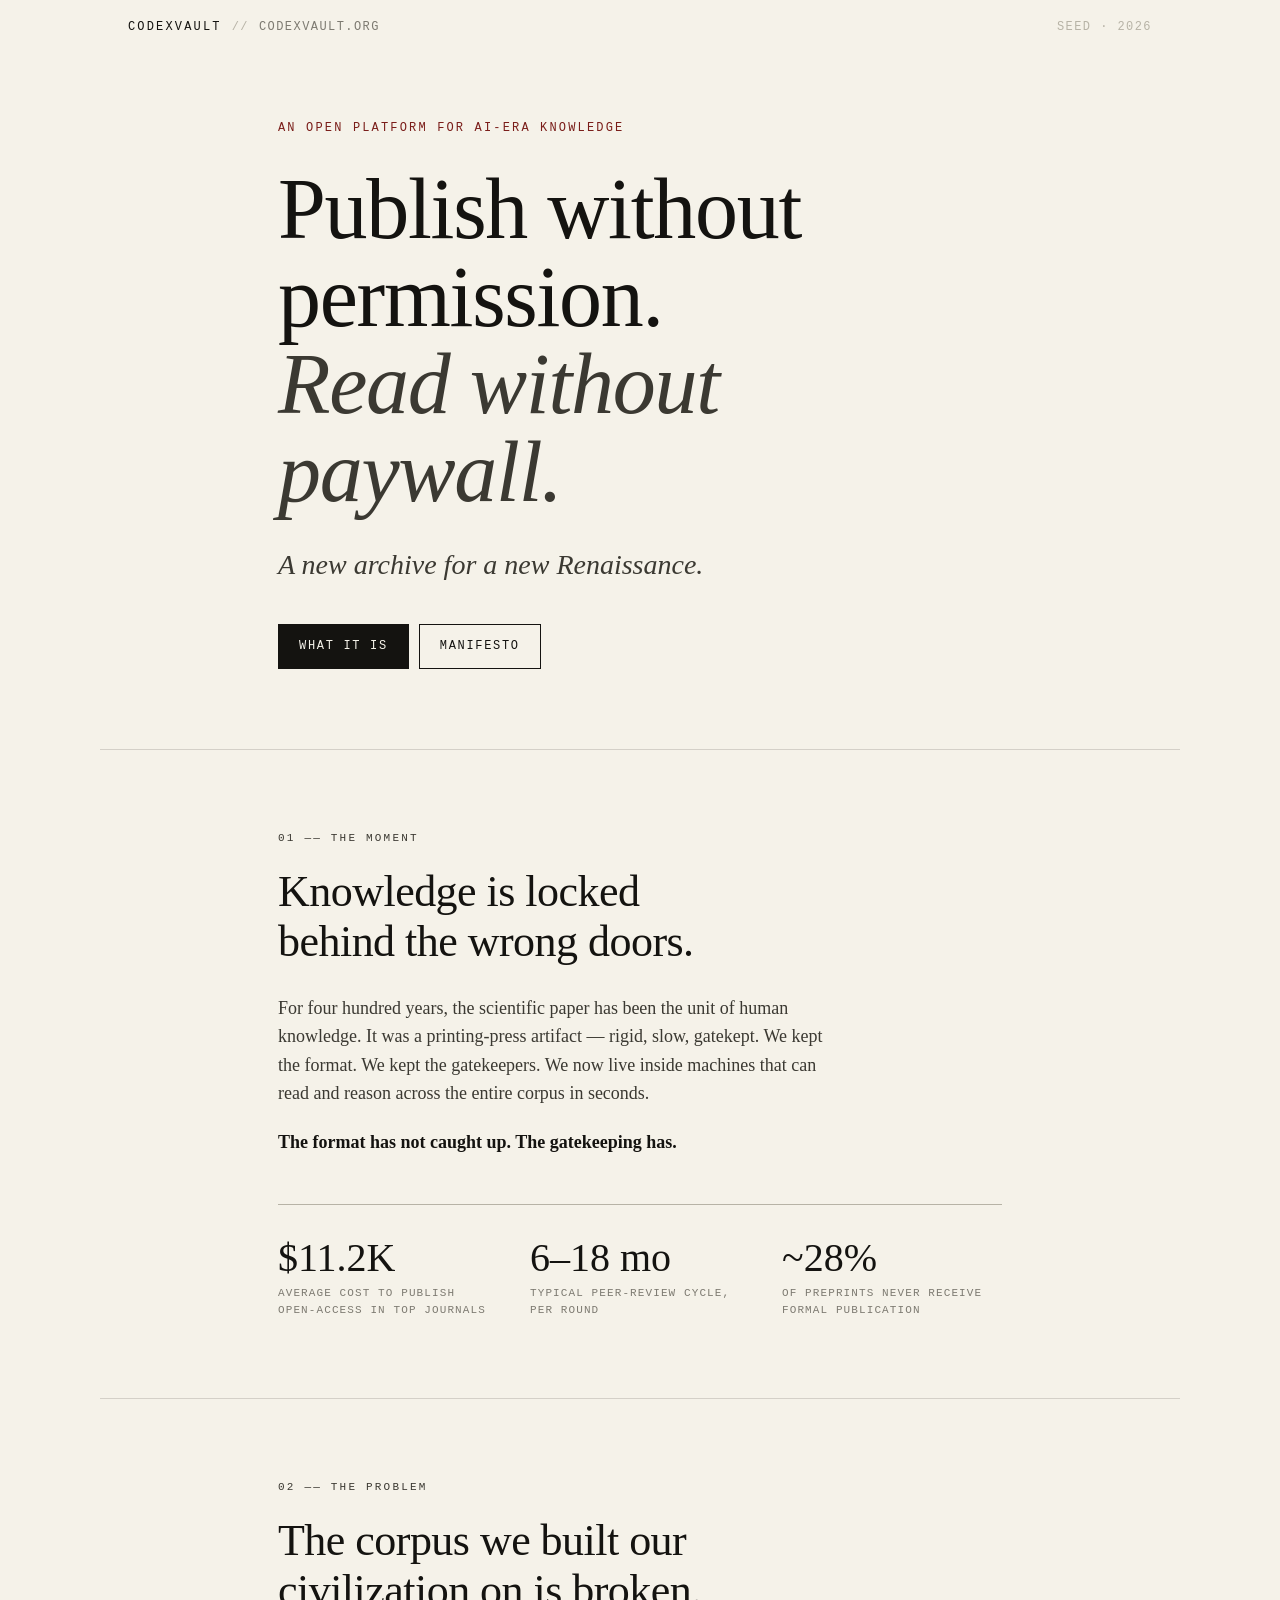
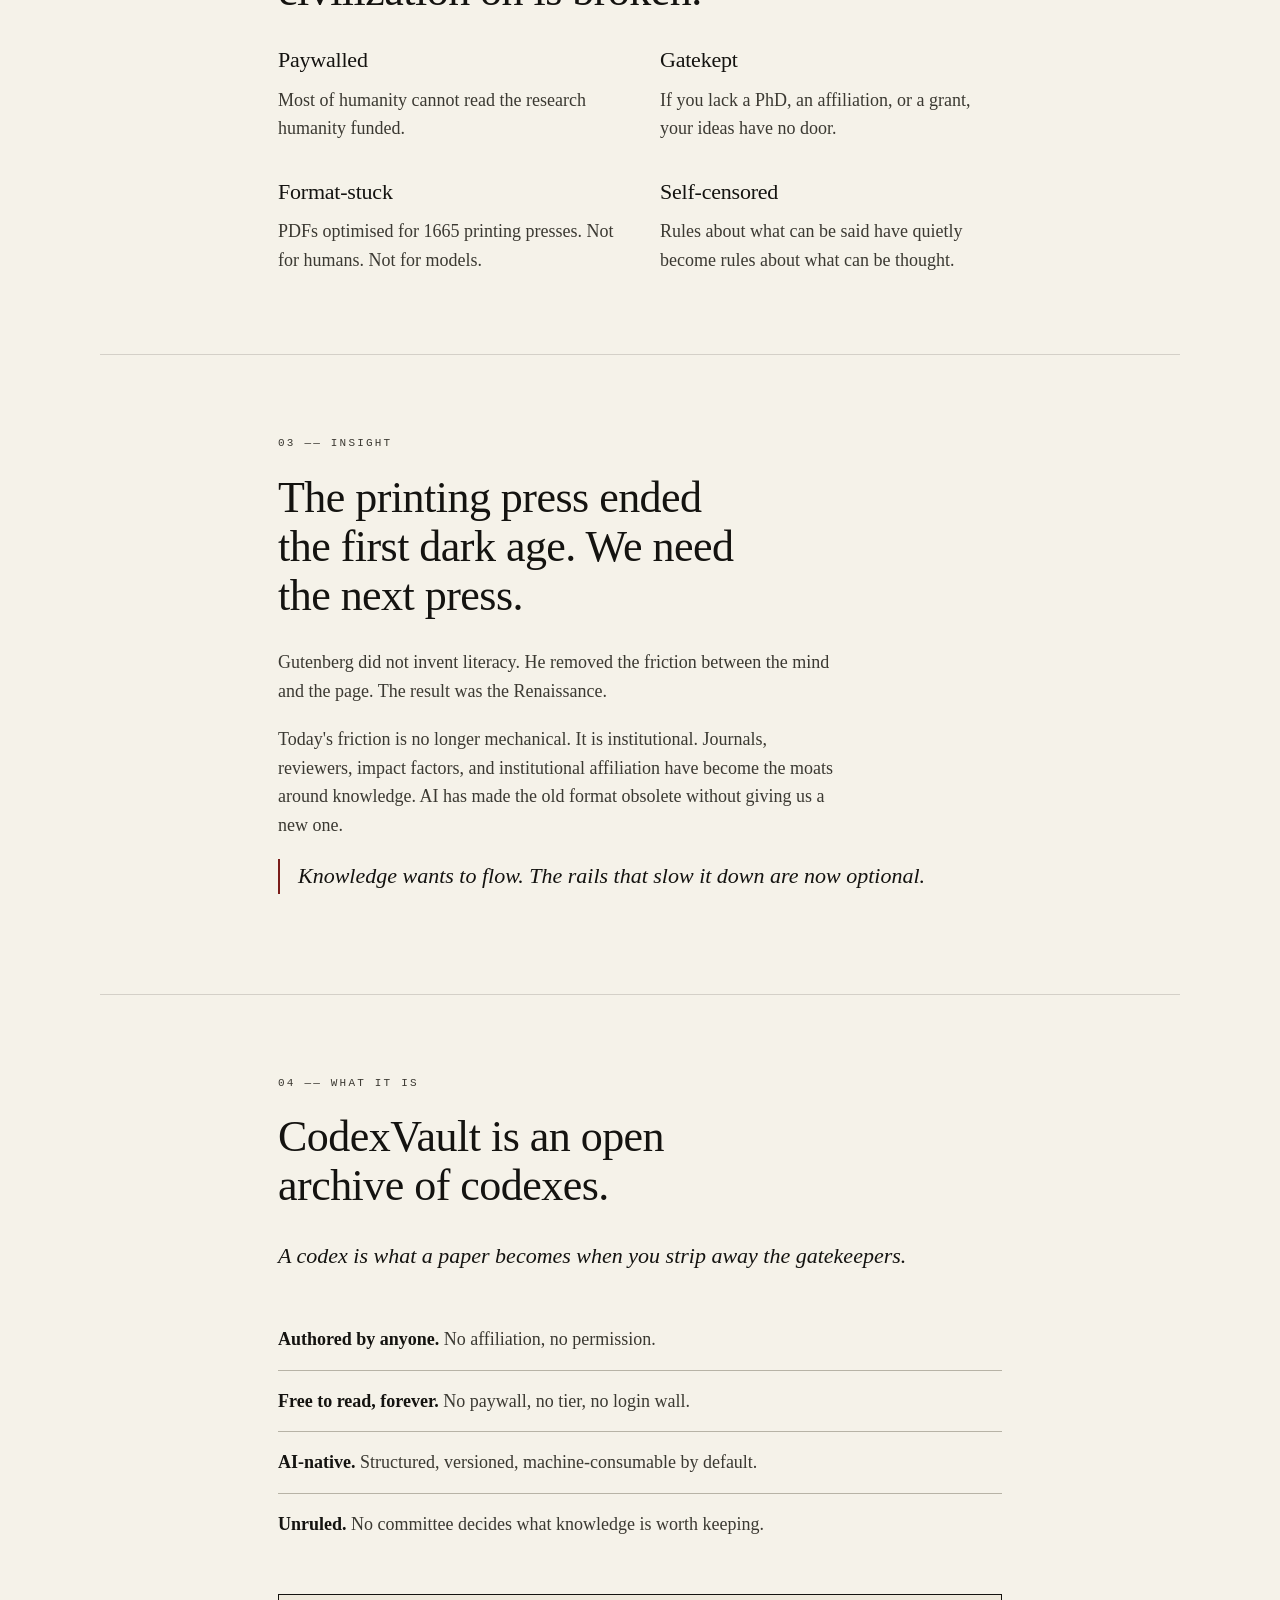
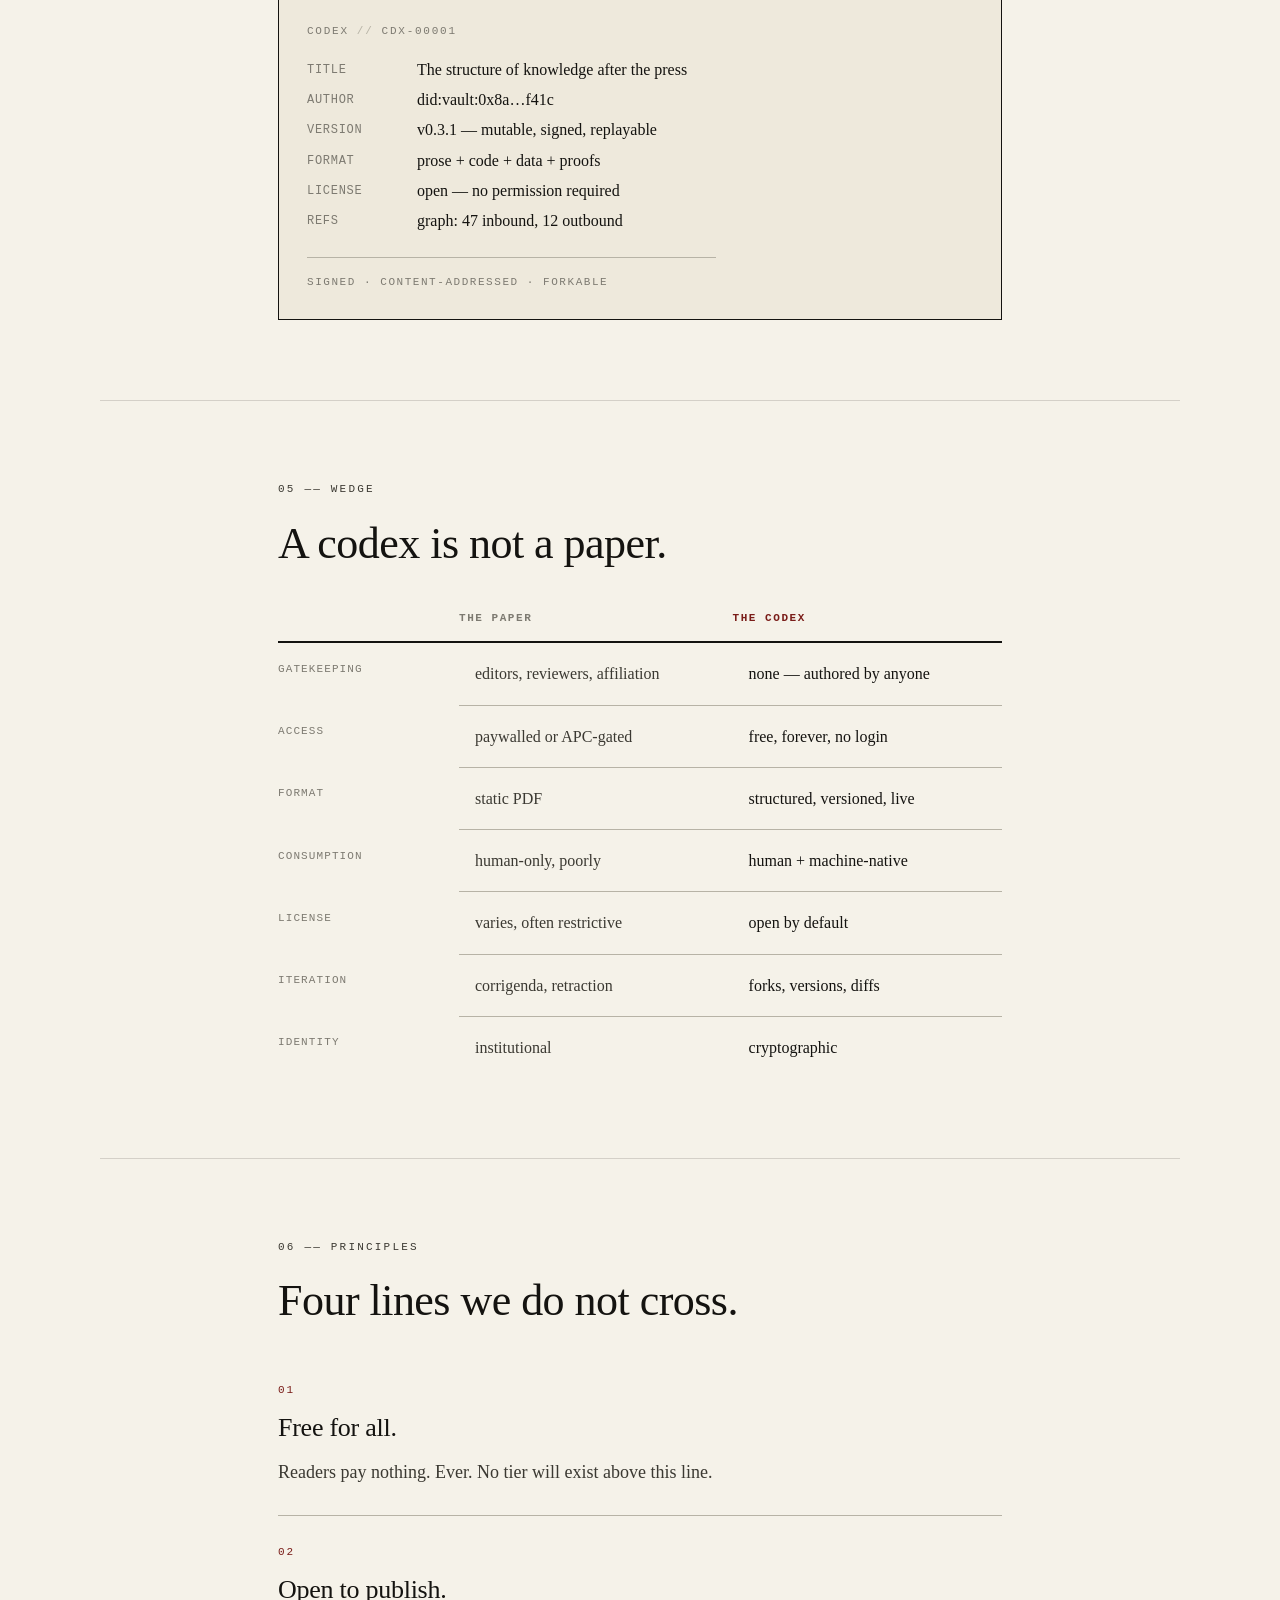
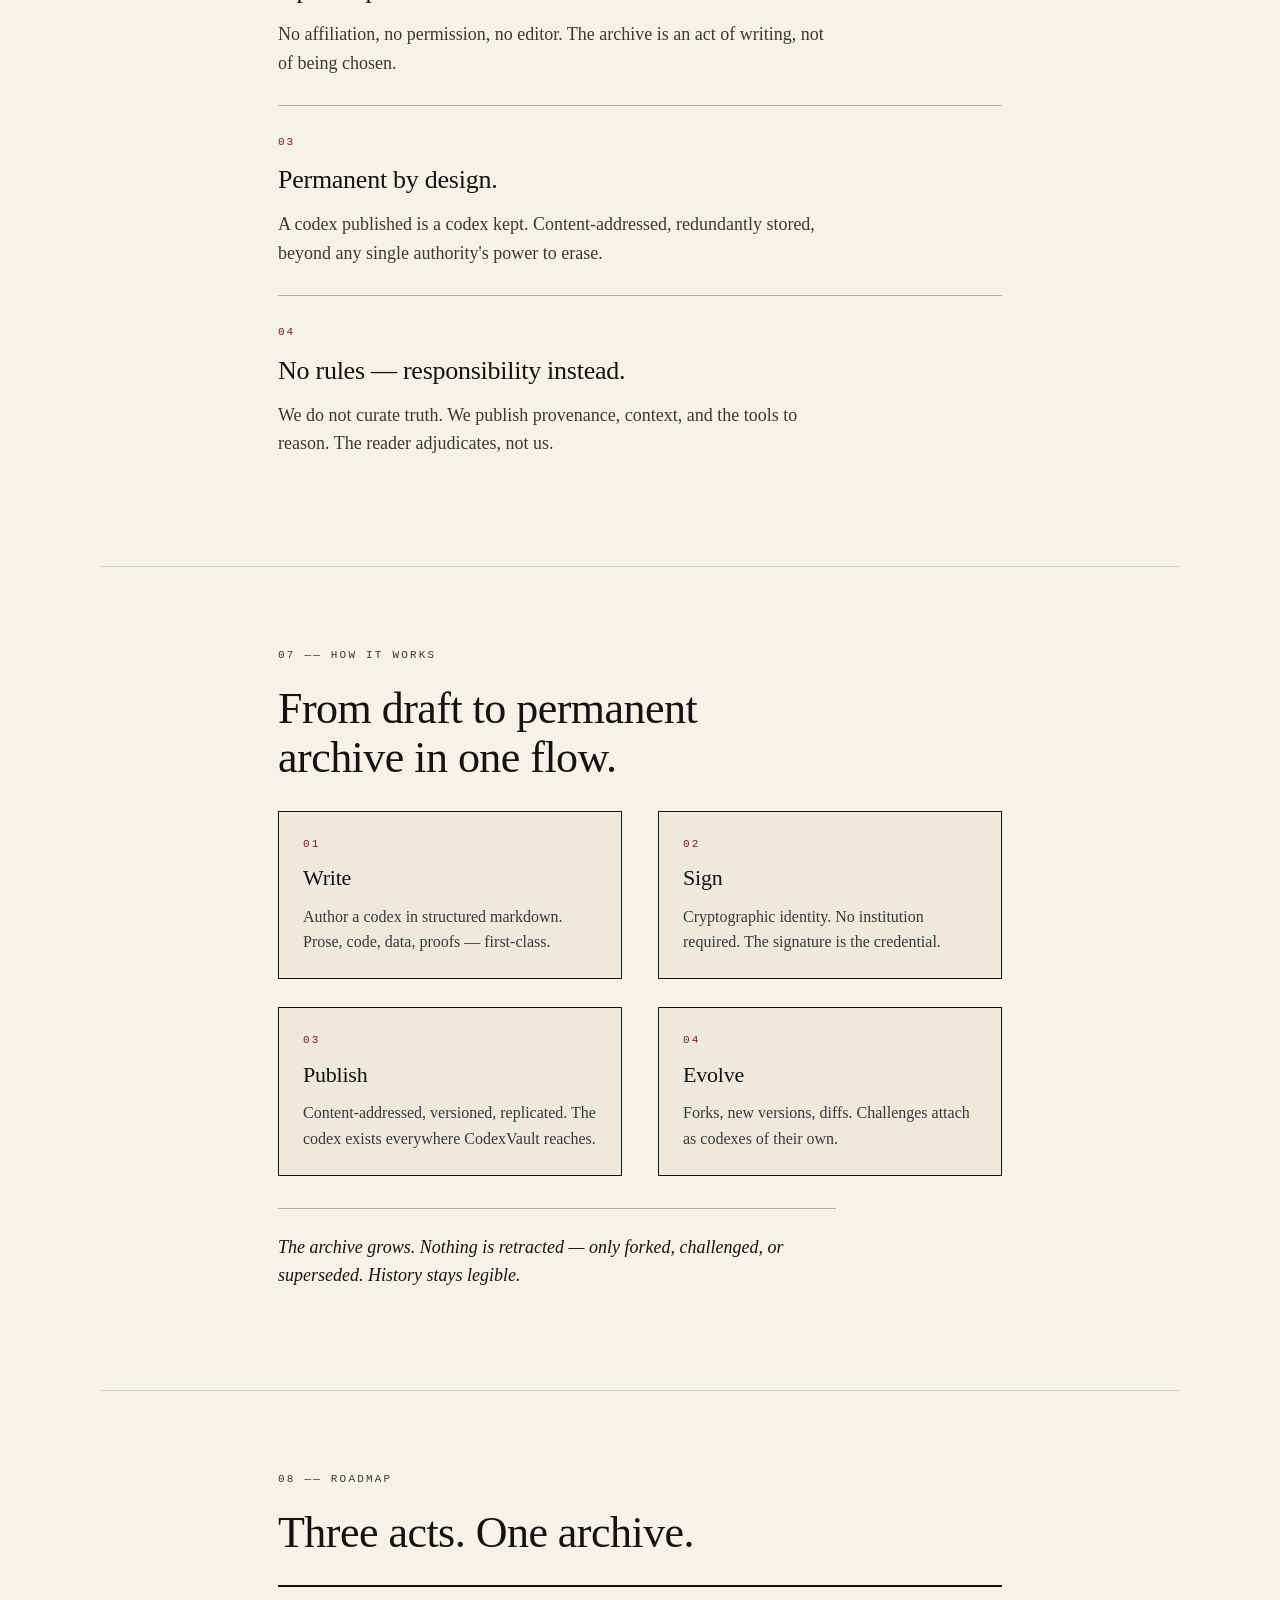
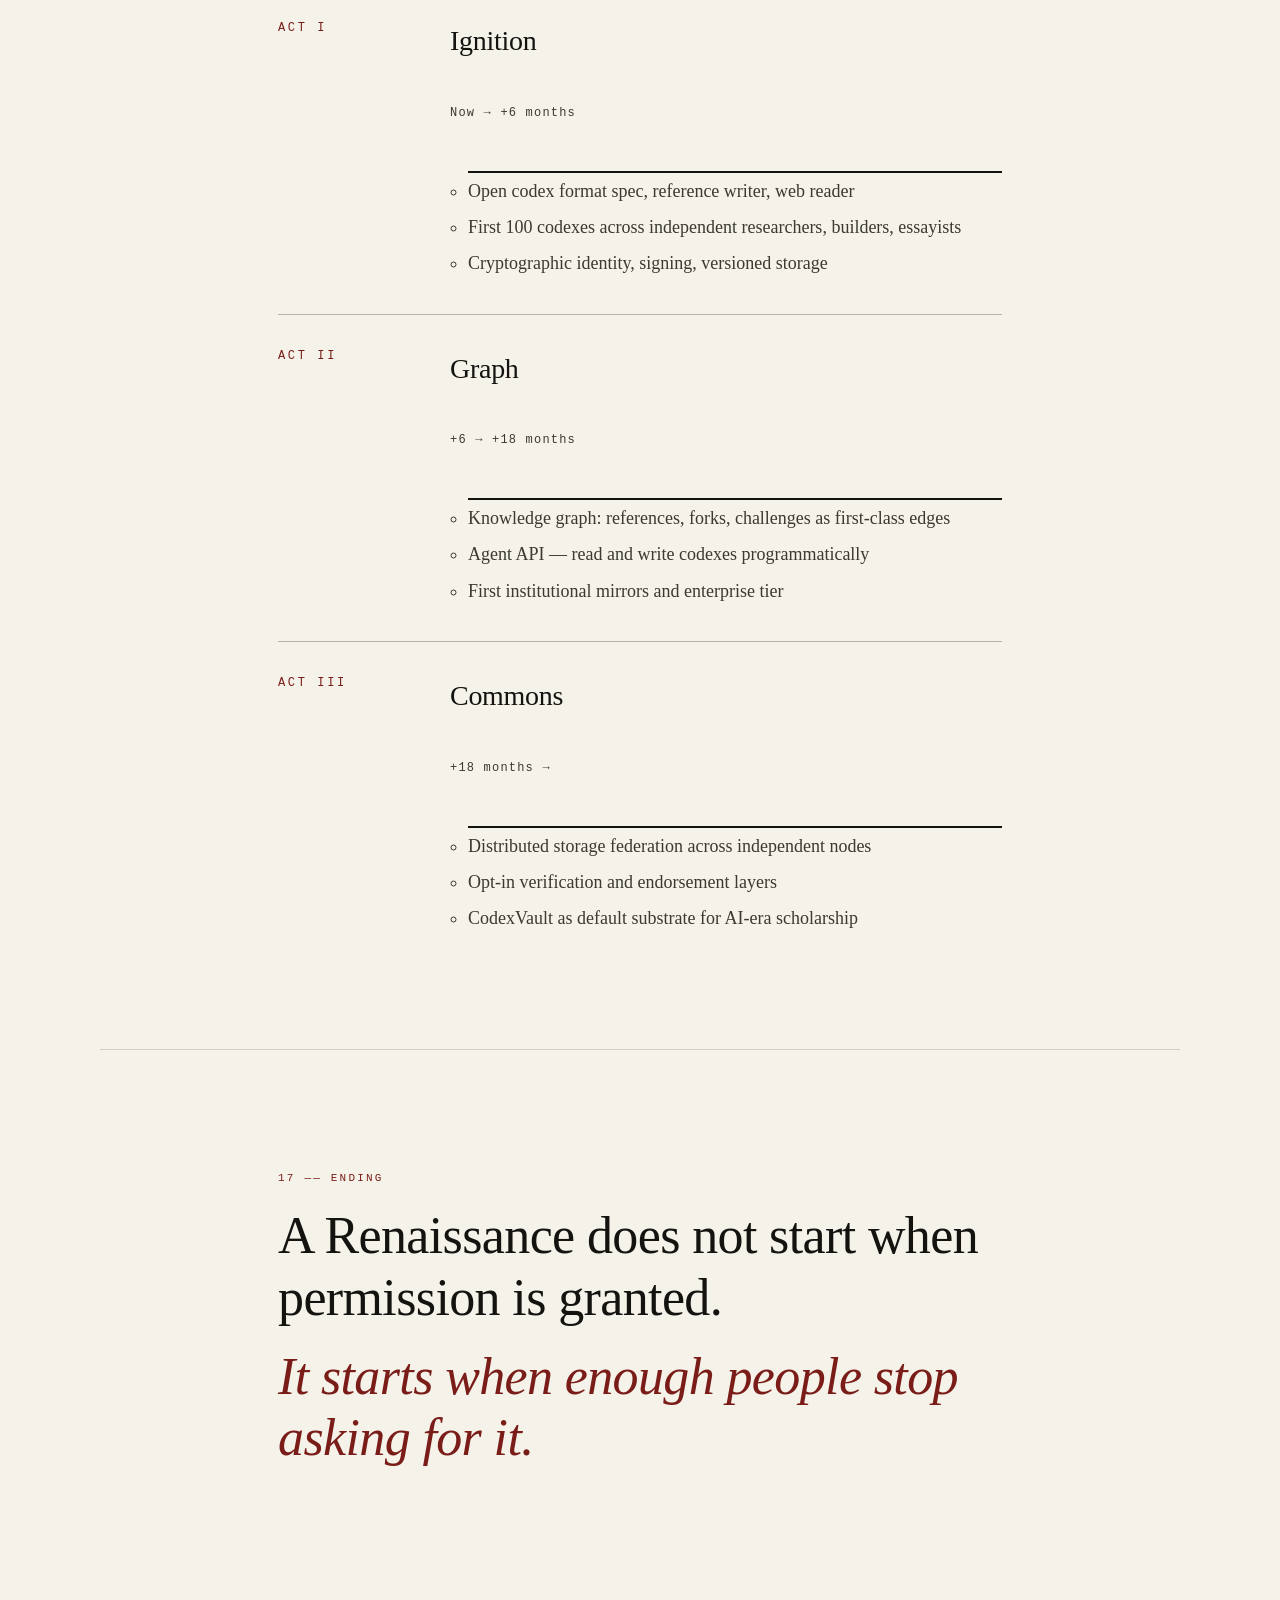
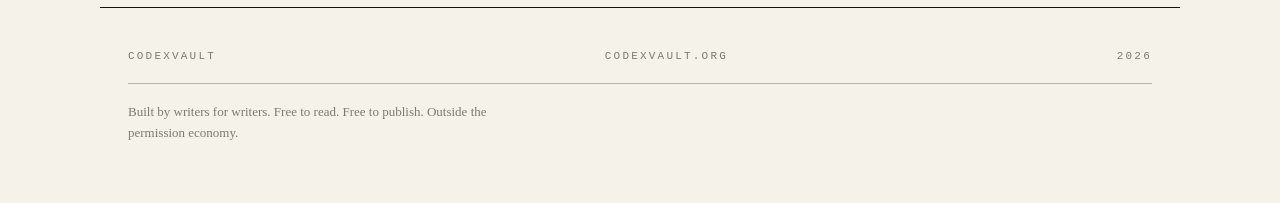
==== index.html @ 683902e2 "CodexVault landing page Seed-deck content turned into a long-form web page. Pure HTML + CSS, no buil" ====
<!doctype html>
<html lang="en">
<head>
<meta charset="utf-8">
<meta name="viewport" content="width=device-width,initial-scale=1">
<title>CodexVault — an open archive for the AI era</title>
<meta name="description" content="An open platform for AI-era knowledge. Publish without permission. Read without paywall. A new archive for a new Renaissance.">
<link rel="icon" href="data:image/svg+xml,%3Csvg xmlns='http://www.w3.org/2000/svg' viewBox='0 0 64 64'%3E%3Crect width='64' height='64' fill='%23f5f2e9'/%3E%3Ctext x='32' y='42' text-anchor='middle' font-family='Georgia' font-size='36' fill='%23131210'%3EC%3C/text%3E%3C/svg%3E">
<link rel="stylesheet" href="styles.css">
</head>
<body>

<header class="topbar">
  <span class="brand">CODEXVAULT</span>
  <span class="dot">//</span>
  <span class="url">codexvault.org</span>
  <span class="ship">SEED &middot; 2026</span>
</header>

<main>

<section class="hero">
  <p class="eyebrow">An open platform for AI-era knowledge</p>
  <h1>Publish without permission.<br><em>Read without paywall.</em></h1>
  <p class="lede">A new archive for a new Renaissance.</p>
  <div class="hero-cta">
    <a class="btn primary" href="#what">what it is</a>
    <a class="btn" href="#manifesto">manifesto</a>
  </div>
</section>

<hr class="rule">

<section id="moment" class="copy">
  <p class="section-id">01 &mdash;&mdash; The Moment</p>
  <h2>Knowledge is locked behind the wrong doors.</h2>
  <p>For four hundred years, the scientific paper has been the unit of human knowledge. It was a printing-press artifact &mdash; rigid, slow, gatekept. We kept the format. We kept the gatekeepers. We now live inside machines that can read and reason across the entire corpus in seconds.</p>
  <p><strong>The format has not caught up. The gatekeeping has.</strong></p>
  <dl class="stats">
    <div><dt>$11.2K</dt><dd>average cost to publish open-access in top journals</dd></div>
    <div><dt>6&ndash;18 mo</dt><dd>typical peer-review cycle, per round</dd></div>
    <div><dt>~28%</dt><dd>of preprints never receive formal publication</dd></div>
  </dl>
</section>

<hr class="rule">

<section id="problem" class="copy">
  <p class="section-id">02 &mdash;&mdash; The Problem</p>
  <h2>The corpus we built our civilization on is broken.</h2>
  <div class="quad">
    <article>
      <h3>Paywalled</h3>
      <p>Most of humanity cannot read the research humanity funded.</p>
    </article>
    <article>
      <h3>Gatekept</h3>
      <p>If you lack a PhD, an affiliation, or a grant, your ideas have no door.</p>
    </article>
    <article>
      <h3>Format-stuck</h3>
      <p>PDFs optimised for 1665 printing presses. Not for humans. Not for models.</p>
    </article>
    <article>
      <h3>Self-censored</h3>
      <p>Rules about what can be said have quietly become rules about what can be thought.</p>
    </article>
  </div>
</section>

<hr class="rule">

<section id="insight" class="copy">
  <p class="section-id">03 &mdash;&mdash; Insight</p>
  <h2>The printing press ended the first dark age. We need the next press.</h2>
  <p>Gutenberg did not invent literacy. He removed the friction between the mind and the page. The result was the Renaissance.</p>
  <p>Today's friction is no longer mechanical. It is institutional. Journals, reviewers, impact factors, and institutional affiliation have become the moats around knowledge. AI has made the old format obsolete without giving us a new one.</p>
  <p class="emph">Knowledge wants to flow. The rails that slow it down are now optional.</p>
</section>

<hr class="rule">

<section id="what" class="copy">
  <p class="section-id">04 &mdash;&mdash; What it is</p>
  <h2>CodexVault is an open archive of codexes.</h2>
  <p class="lede-2">A codex is what a paper becomes when you strip away the gatekeepers.</p>
  <ul class="bullets">
    <li><strong>Authored by anyone.</strong> No affiliation, no permission.</li>
    <li><strong>Free to read, forever.</strong> No paywall, no tier, no login wall.</li>
    <li><strong>AI-native.</strong> Structured, versioned, machine-consumable by default.</li>
    <li><strong>Unruled.</strong> No committee decides what knowledge is worth keeping.</li>
  </ul>

  <aside class="codex-card">
    <div class="codex-meta">
      <span>CODEX</span>
      <span class="kb">//</span>
      <span>CDX-00001</span>
    </div>
    <dl class="codex-fields">
      <dt>title</dt>       <dd>The structure of knowledge after the press</dd>
      <dt>author</dt>      <dd>did:vault:0x8a&hellip;f41c</dd>
      <dt>version</dt>     <dd>v0.3.1 &mdash; mutable, signed, replayable</dd>
      <dt>format</dt>      <dd>prose + code + data + proofs</dd>
      <dt>license</dt>     <dd>open &mdash; no permission required</dd>
      <dt>refs</dt>        <dd>graph: 47 inbound, 12 outbound</dd>
    </dl>
    <p class="codex-foot">signed &middot; content-addressed &middot; forkable</p>
  </aside>
</section>

<hr class="rule">

<section id="wedge" class="copy">
  <p class="section-id">05 &mdash;&mdash; Wedge</p>
  <h2>A codex is not a paper.</h2>
  <table class="compare">
    <thead>
      <tr><th></th><th>The Paper</th><th>The Codex</th></tr>
    </thead>
    <tbody>
      <tr><th>gatekeeping</th><td>editors, reviewers, affiliation</td><td>none &mdash; authored by anyone</td></tr>
      <tr><th>access</th><td>paywalled or APC-gated</td><td>free, forever, no login</td></tr>
      <tr><th>format</th><td>static PDF</td><td>structured, versioned, live</td></tr>
      <tr><th>consumption</th><td>human-only, poorly</td><td>human + machine-native</td></tr>
      <tr><th>license</th><td>varies, often restrictive</td><td>open by default</td></tr>
      <tr><th>iteration</th><td>corrigenda, retraction</td><td>forks, versions, diffs</td></tr>
      <tr><th>identity</th><td>institutional</td><td>cryptographic</td></tr>
    </tbody>
  </table>
</section>

<hr class="rule">

<section id="principles" class="copy">
  <p class="section-id">06 &mdash;&mdash; Principles</p>
  <h2>Four lines we do not cross.</h2>
  <ol class="principles">
    <li>
      <h3>Free for all.</h3>
      <p>Readers pay nothing. Ever. No tier will exist above this line.</p>
    </li>
    <li>
      <h3>Open to publish.</h3>
      <p>No affiliation, no permission, no editor. The archive is an act of writing, not of being chosen.</p>
    </li>
    <li>
      <h3>Permanent by design.</h3>
      <p>A codex published is a codex kept. Content-addressed, redundantly stored, beyond any single authority's power to erase.</p>
    </li>
    <li>
      <h3>No rules &mdash; responsibility instead.</h3>
      <p>We do not curate truth. We publish provenance, context, and the tools to reason. The reader adjudicates, not us.</p>
    </li>
  </ol>
</section>

<hr class="rule">

<section id="how" class="copy">
  <p class="section-id">07 &mdash;&mdash; How it works</p>
  <h2>From draft to permanent archive in one flow.</h2>
  <ol class="flow">
    <li>
      <span class="step">01</span>
      <h3>Write</h3>
      <p>Author a codex in structured markdown. Prose, code, data, proofs &mdash; first-class.</p>
    </li>
    <li>
      <span class="step">02</span>
      <h3>Sign</h3>
      <p>Cryptographic identity. No institution required. The signature is the credential.</p>
    </li>
    <li>
      <span class="step">03</span>
      <h3>Publish</h3>
      <p>Content-addressed, versioned, replicated. The codex exists everywhere CodexVault reaches.</p>
    </li>
    <li>
      <span class="step">04</span>
      <h3>Evolve</h3>
      <p>Forks, new versions, diffs. Challenges attach as codexes of their own.</p>
    </li>
  </ol>
  <p class="coda">The archive grows. Nothing is retracted &mdash; only forked, challenged, or superseded. History stays legible.</p>
</section>

<hr class="rule">

<section id="roadmap" class="copy">
  <p class="section-id">08 &mdash;&mdash; Roadmap</p>
  <h2>Three acts. One archive.</h2>
  <ol class="acts">
    <li>
      <span class="act-tag">ACT I</span>
      <h3>Ignition</h3>
      <p class="act-when">Now &rarr; +6 months</p>
      <ul>
        <li>Open codex format spec, reference writer, web reader</li>
        <li>First 100 codexes across independent researchers, builders, essayists</li>
        <li>Cryptographic identity, signing, versioned storage</li>
      </ul>
    </li>
    <li>
      <span class="act-tag">ACT II</span>
      <h3>Graph</h3>
      <p class="act-when">+6 &rarr; +18 months</p>
      <ul>
        <li>Knowledge graph: references, forks, challenges as first-class edges</li>
        <li>Agent API &mdash; read and write codexes programmatically</li>
        <li>First institutional mirrors and enterprise tier</li>
      </ul>
    </li>
    <li>
      <span class="act-tag">ACT III</span>
      <h3>Commons</h3>
      <p class="act-when">+18 months &rarr;</p>
      <ul>
        <li>Distributed storage federation across independent nodes</li>
        <li>Opt-in verification and endorsement layers</li>
        <li>CodexVault as default substrate for AI-era scholarship</li>
      </ul>
    </li>
  </ol>
</section>

<hr class="rule">

<section id="manifesto" class="manifesto">
  <p class="section-id">17 &mdash;&mdash; Ending</p>
  <blockquote>
    <p>A Renaissance does not start when permission is granted.</p>
    <p><em>It starts when enough people stop asking for it.</em></p>
  </blockquote>
</section>

</main>

<footer class="foot">
  <div class="foot-row">
    <span>CODEXVAULT</span>
    <span>codexvault.org</span>
    <span>2026</span>
  </div>
  <p class="foot-fine">Built by writers for writers. Free to read. Free to publish. Outside the permission economy.</p>
</footer>

</body>
</html>
---- styles.css ----
:root {
  --paper: #f5f2e9;
  --paper-2: #eee9dc;
  --ink: #141310;
  --ink-soft: #3b3932;
  --ink-mute: #7d7a71;
  --ink-faint: #b7b3a6;
  --rule: #141310;
  --accent: #7a1d19;
  --serif: "Iowan Old Style", "Hoefler Text", "Apple Garamond", "EB Garamond", Georgia, "Times New Roman", serif;
  --sans: -apple-system, BlinkMacSystemFont, "Inter", "Segoe UI", system-ui, sans-serif;
  --mono: ui-monospace, "SF Mono", "JetBrains Mono", Menlo, Consolas, monospace;
  --max: 780px;
  --wide: 1080px;
}

* { box-sizing: border-box; }
html { -webkit-text-size-adjust: 100%; }
html, body { margin: 0; padding: 0; background: var(--paper); color: var(--ink); }
body {
  font-family: var(--serif);
  font-size: 18px;
  line-height: 1.58;
  -webkit-font-smoothing: antialiased;
  -moz-osx-font-smoothing: grayscale;
  font-feature-settings: "liga" 1, "kern" 1;
}
img { display: block; max-width: 100%; height: auto; }
a { color: var(--ink); text-decoration: none; border-bottom: 1px solid var(--ink-faint); transition: border-color .15s; }
a:hover { border-color: var(--accent); color: var(--accent); }

/* Topbar */
.topbar {
  display: flex; align-items: center; gap: 10px;
  max-width: var(--wide); margin: 0 auto; padding: 18px 28px;
  font-family: var(--mono); font-size: 12px; letter-spacing: 0.12em; text-transform: uppercase;
  color: var(--ink-mute);
}
.topbar .brand { color: var(--ink); letter-spacing: 0.18em; }
.topbar .dot { color: var(--ink-faint); }
.topbar .ship { margin-left: auto; color: var(--ink-faint); }

/* Hero */
.hero {
  max-width: var(--max); margin: 64px auto 80px; padding: 0 28px;
  text-align: left;
}
.eyebrow {
  font-family: var(--mono); font-size: 12px; letter-spacing: 0.18em; text-transform: uppercase;
  color: var(--accent); margin: 0 0 28px;
}
.hero h1 {
  font-family: var(--serif);
  font-size: clamp(44px, 7vw, 86px);
  line-height: 1.02;
  margin: 0 0 28px;
  letter-spacing: -0.015em;
  font-weight: 500;
}
.hero h1 em { font-style: italic; color: var(--ink-soft); }
.lede {
  font-size: clamp(22px, 2.4vw, 28px);
  line-height: 1.4;
  color: var(--ink-soft);
  margin: 0 0 40px;
  font-style: italic;
}
.hero-cta { display: flex; gap: 10px; flex-wrap: wrap; }
.btn {
  font-family: var(--mono); font-size: 12px; letter-spacing: 0.14em; text-transform: uppercase;
  padding: 12px 20px;
  border: 1px solid var(--ink); color: var(--ink);
  background: transparent;
  border-radius: 0;
}
.btn:hover { background: var(--ink); color: var(--paper); border-color: var(--ink); }
.btn.primary { background: var(--ink); color: var(--paper); }
.btn.primary:hover { background: var(--accent); border-color: var(--accent); }

/* Rules */
hr.rule {
  border: 0; border-top: 1px solid var(--rule);
  max-width: var(--wide); margin: 0 auto;
  opacity: 0.15;
}

/* Copy sections */
.copy {
  max-width: var(--max);
  margin: 0 auto;
  padding: 80px 28px;
}
.section-id {
  font-family: var(--mono); font-size: 11px; letter-spacing: 0.2em; text-transform: uppercase;
  color: var(--accent); margin: 0 0 18px;
}
.copy h2 {
  font-family: var(--serif);
  font-size: clamp(30px, 4.2vw, 44px);
  line-height: 1.12;
  letter-spacing: -0.012em;
  font-weight: 500;
  margin: 0 0 28px;
  max-width: 22ch;
}
.copy p {
  margin: 0 0 20px;
  color: var(--ink-soft);
  max-width: 62ch;
}
.copy p strong { color: var(--ink); font-weight: 600; }
.copy p.emph {
  font-size: 22px; color: var(--ink); font-style: italic;
  border-left: 2px solid var(--accent); padding-left: 18px;
  margin-top: 10px;
}
.lede-2 {
  font-size: 22px; font-style: italic; color: var(--ink) !important;
  margin-bottom: 36px !important;
}

/* Stats */
.stats {
  display: grid; grid-template-columns: repeat(3, 1fr); gap: 32px;
  margin: 48px 0 0; padding-top: 32px;
  border-top: 1px solid var(--ink-faint);
}
.stats div { display: block; margin: 0; }
.stats dt {
  font-family: var(--serif); font-size: 40px; line-height: 1.05;
  color: var(--ink); font-weight: 500; margin: 0 0 6px;
}
.stats dd {
  margin: 0; font-family: var(--mono); font-size: 11px;
  letter-spacing: 0.1em; text-transform: uppercase; color: var(--ink-mute);
  line-height: 1.5;
}

/* Quad */
.quad {
  display: grid; grid-template-columns: repeat(2, 1fr); gap: 32px 40px;
  margin-top: 20px;
}
.quad article { margin: 0; }
.quad h3 {
  font-family: var(--serif); font-size: 22px; font-weight: 500;
  margin: 0 0 8px; color: var(--ink);
  letter-spacing: -0.01em;
}
.quad p { margin: 0; }

/* Bullets */
.bullets { list-style: none; padding: 0; margin: 0 0 40px; }
.bullets li {
  padding: 16px 0; border-bottom: 1px solid var(--ink-faint);
  color: var(--ink-soft);
}
.bullets li:last-child { border-bottom: 0; }
.bullets li strong { color: var(--ink); font-weight: 600; }

/* Codex card */
.codex-card {
  margin: 24px 0 0;
  padding: 28px;
  background: var(--paper-2);
  border: 1px solid var(--ink);
  position: relative;
}
.codex-meta {
  display: flex; gap: 8px; align-items: center;
  font-family: var(--mono); font-size: 11px; letter-spacing: 0.16em; text-transform: uppercase;
  color: var(--ink-mute); margin-bottom: 18px;
}
.codex-meta .kb { color: var(--ink-faint); }
.codex-fields {
  display: grid; grid-template-columns: 90px 1fr; gap: 8px 20px;
  margin: 0;
}
.codex-fields dt {
  font-family: var(--mono); font-size: 12px; color: var(--ink-mute);
  letter-spacing: 0.06em; text-transform: uppercase; padding-top: 2px;
}
.codex-fields dd {
  margin: 0; font-family: var(--serif); color: var(--ink);
  font-size: 16px; line-height: 1.4;
}
.codex-foot {
  margin: 24px 0 0 !important;
  padding-top: 16px;
  border-top: 1px solid var(--ink-faint);
  font-family: var(--mono) !important; font-size: 11px !important;
  letter-spacing: 0.14em; text-transform: uppercase;
  color: var(--ink-mute) !important;
}

/* Comparison table */
.compare {
  width: 100%; border-collapse: collapse;
  margin-top: 16px; font-size: 16px;
}
.compare thead th {
  font-family: var(--mono); font-size: 11px; letter-spacing: 0.14em;
  text-transform: uppercase; color: var(--ink-mute);
  text-align: left; padding: 14px 16px 14px 0;
  border-bottom: 2px solid var(--ink);
}
.compare thead th:nth-child(3) { color: var(--accent); }
.compare tbody th {
  font-family: var(--mono); font-size: 11px; font-weight: 400;
  letter-spacing: 0.1em; text-transform: uppercase; color: var(--ink-mute);
  text-align: left; padding: 18px 16px 18px 0; width: 25%;
  vertical-align: top;
}
.compare tbody td {
  padding: 18px 16px; vertical-align: top;
  color: var(--ink-soft); font-family: var(--serif);
  border-top: 1px solid var(--ink-faint);
}
.compare tbody td:nth-child(3) { color: var(--ink); }

/* Principles */
.principles { counter-reset: p; list-style: none; padding: 0; margin: 0; }
.principles li {
  counter-increment: p;
  padding: 28px 0;
  border-bottom: 1px solid var(--ink-faint);
}
.principles li:last-child { border-bottom: 0; }
.principles li::before {
  content: counter(p, decimal-leading-zero);
  font-family: var(--mono); font-size: 11px; letter-spacing: 0.18em;
  color: var(--accent); display: block; margin-bottom: 8px;
}
.principles h3 {
  font-family: var(--serif); font-size: 26px; font-weight: 500;
  margin: 0 0 10px; letter-spacing: -0.01em; color: var(--ink);
}
.principles p { margin: 0; max-width: 62ch; }

/* Flow */
.flow {
  list-style: none; padding: 0; margin: 24px 0 0;
  display: grid; grid-template-columns: repeat(2, 1fr); gap: 28px 36px;
}
.flow li { margin: 0; padding: 24px; border: 1px solid var(--ink); background: var(--paper-2); }
.flow .step {
  font-family: var(--mono); font-size: 11px; letter-spacing: 0.2em;
  color: var(--accent); display: block; margin-bottom: 8px;
}
.flow h3 {
  font-family: var(--serif); font-size: 22px; font-weight: 500;
  margin: 0 0 8px; letter-spacing: -0.01em;
}
.flow p { margin: 0; font-size: 16px; }
.coda {
  margin-top: 32px !important; padding-top: 24px;
  border-top: 1px solid var(--ink-faint);
  font-style: italic; color: var(--ink) !important;
}

/* Acts */
.acts { list-style: none; padding: 0; margin: 24px 0 0; }
.acts li {
  padding: 32px 0; border-top: 1px solid var(--ink-faint);
  display: grid; grid-template-columns: 140px 1fr; gap: 32px;
  align-items: start;
}
.acts li:first-child { border-top: 2px solid var(--ink); }
.act-tag {
  font-family: var(--mono); font-size: 12px; letter-spacing: 0.22em;
  color: var(--accent);
  display: block;
}
.acts h3 {
  font-family: var(--serif); font-size: 28px; font-weight: 500;
  margin: 0 0 8px; letter-spacing: -0.01em;
  grid-column: 2;
}
.act-when {
  font-family: var(--mono); font-size: 12px; letter-spacing: 0.1em;
  color: var(--ink-mute); margin: 0 0 16px !important;
  grid-column: 2;
}
.acts ul {
  margin: 0; padding-left: 18px; grid-column: 2;
  color: var(--ink-soft);
}
.acts ul li {
  display: list-item; padding: 4px 0; border: 0; grid-column: auto;
}

/* Manifesto */
.manifesto {
  max-width: var(--max); margin: 0 auto; padding: 120px 28px;
  text-align: left;
}
.manifesto blockquote {
  margin: 0; padding: 0; border: 0;
  font-family: var(--serif);
  font-size: clamp(32px, 5vw, 52px);
  line-height: 1.18;
  letter-spacing: -0.012em;
  font-weight: 500;
  color: var(--ink);
}
.manifesto blockquote p { margin: 0 0 18px; max-width: none; color: var(--ink); }
.manifesto blockquote em { color: var(--accent); font-style: italic; }

/* Footer */
.foot {
  border-top: 1px solid var(--rule);
  max-width: var(--wide);
  margin: 0 auto;
  padding: 40px 28px 60px;
}
.foot-row {
  display: flex; justify-content: space-between; gap: 20px; flex-wrap: wrap;
  font-family: var(--mono); font-size: 11px; letter-spacing: 0.2em; text-transform: uppercase;
  color: var(--ink-mute);
  border-bottom: 1px solid var(--ink-faint);
  padding-bottom: 18px;
}
.foot-fine {
  margin: 18px 0 0; font-size: 13px; color: var(--ink-mute);
  max-width: 62ch;
}

/* Selection */
::selection { background: var(--accent); color: var(--paper); }

/* Responsive */
@media (max-width: 720px) {
  body { font-size: 17px; }
  .topbar { font-size: 10px; padding: 14px 20px; gap: 6px; }
  .topbar .url { display: none; }
  .hero { margin: 32px auto 48px; }
  .copy { padding: 52px 20px; }
  .stats { grid-template-columns: 1fr; gap: 24px; }
  .quad { grid-template-columns: 1fr; gap: 24px; }
  .flow { grid-template-columns: 1fr; gap: 16px; }
  .acts li { grid-template-columns: 1fr; gap: 8px; }
  .acts h3, .act-when, .acts ul { grid-column: 1; }
  .manifesto { padding: 64px 20px; }
  .compare { font-size: 15px; }
  .compare tbody th, .compare tbody td { padding: 12px 8px 12px 0; }
}

/* Print */
@media print {
  body { background: #fff; color: #000; }
  .topbar, .hero-cta, .foot { display: none; }
  a { color: #000; }
}
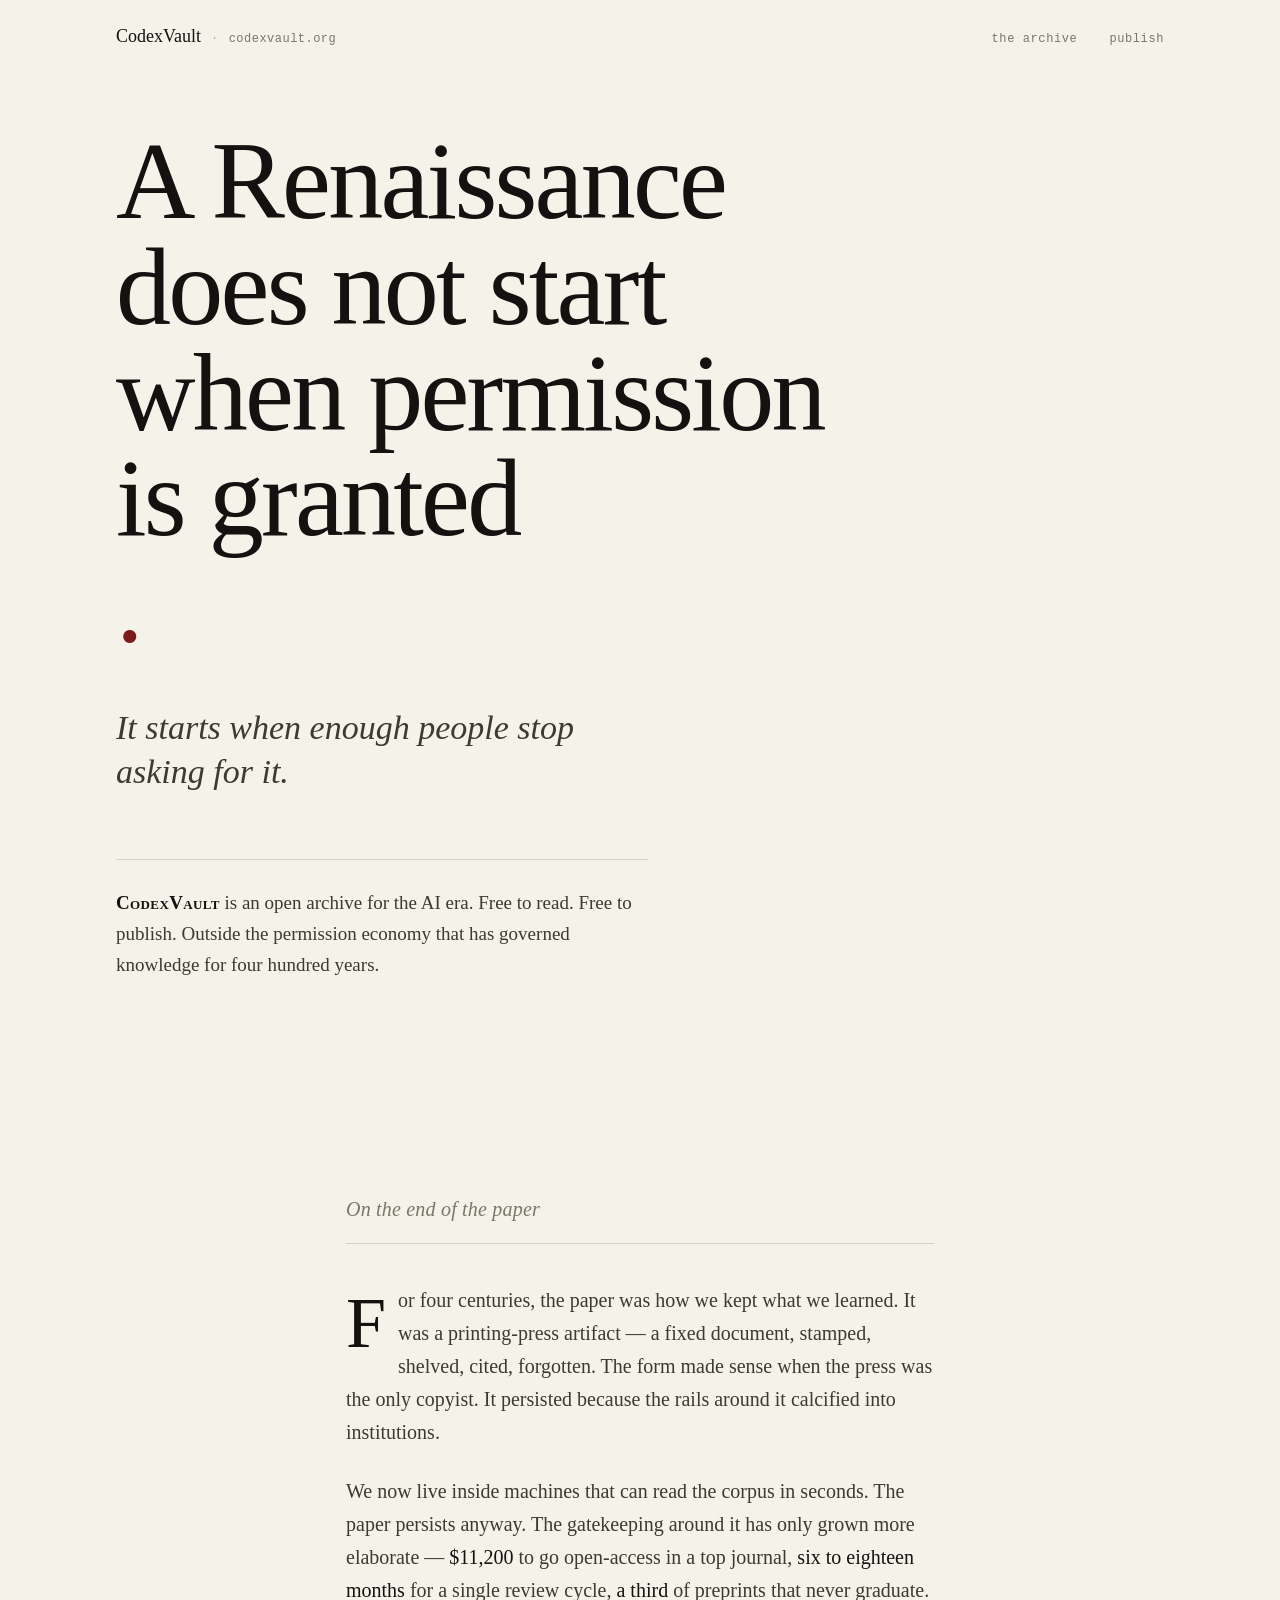
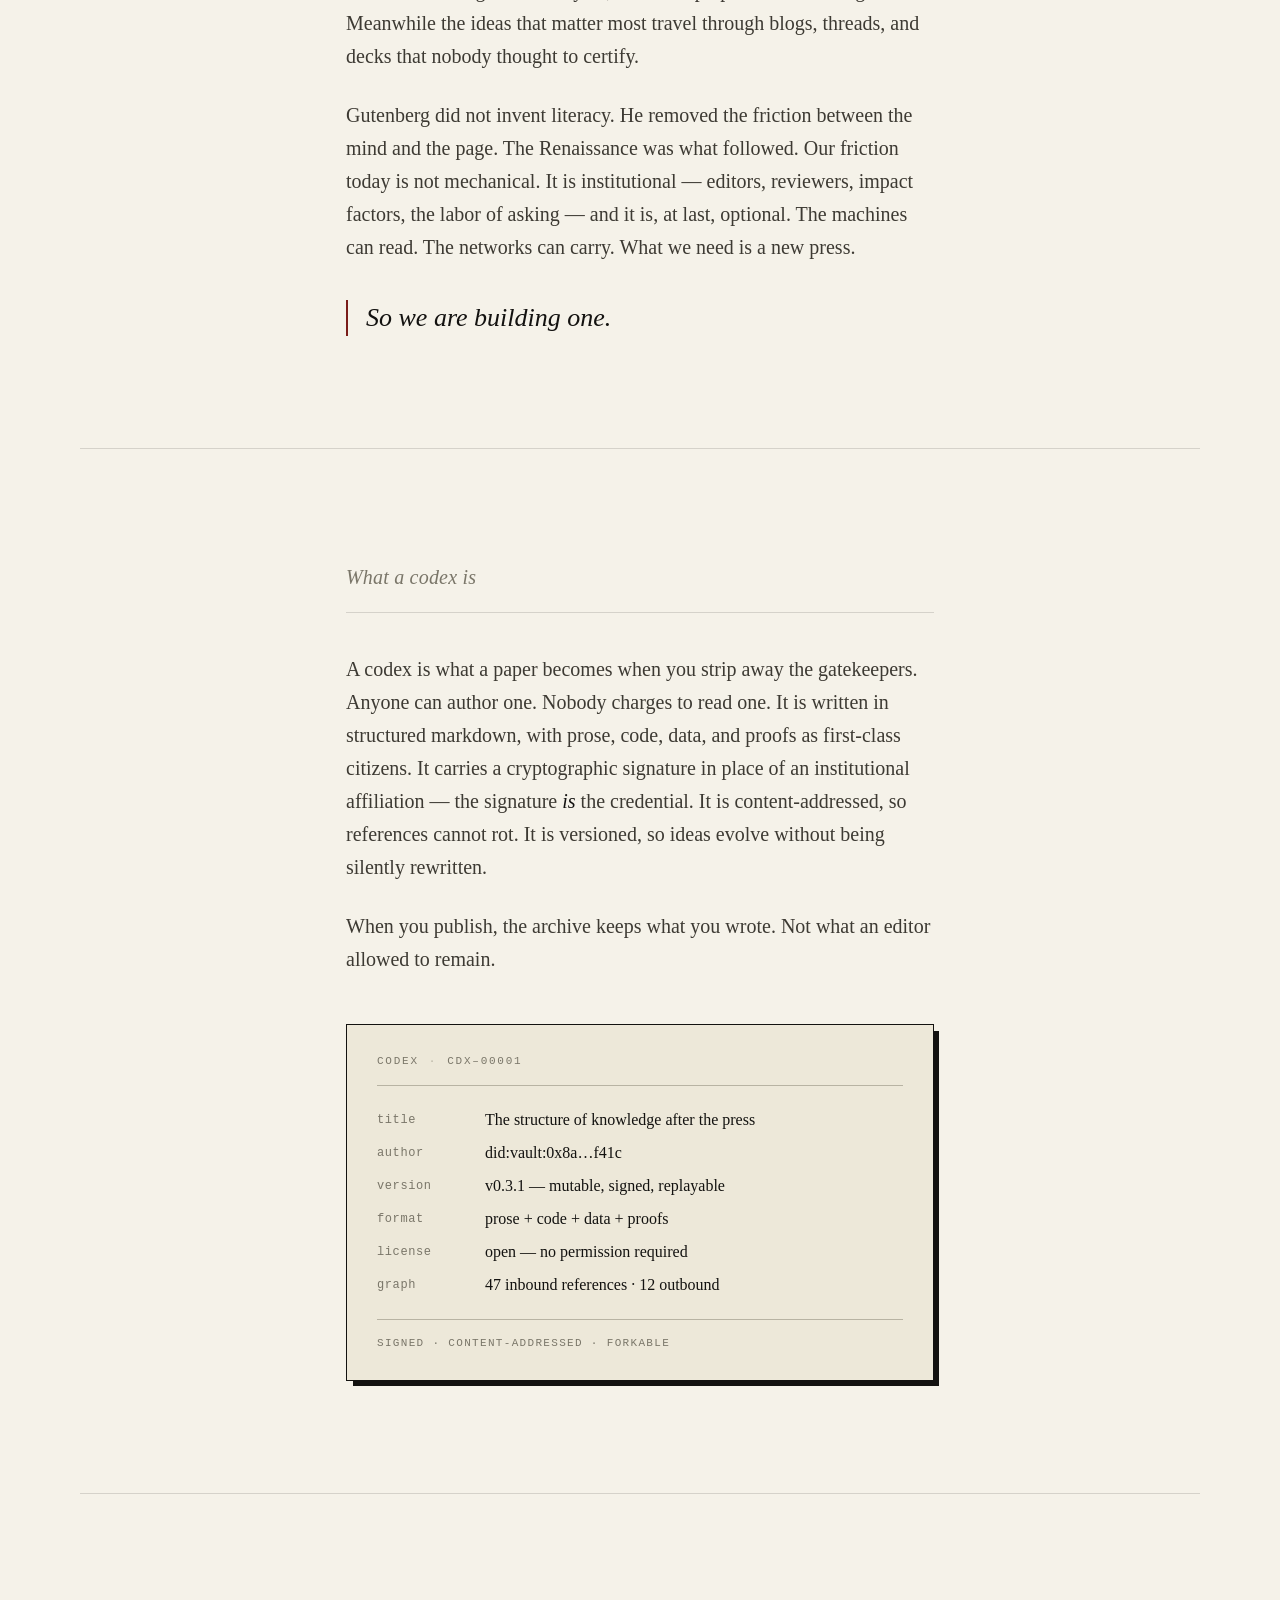
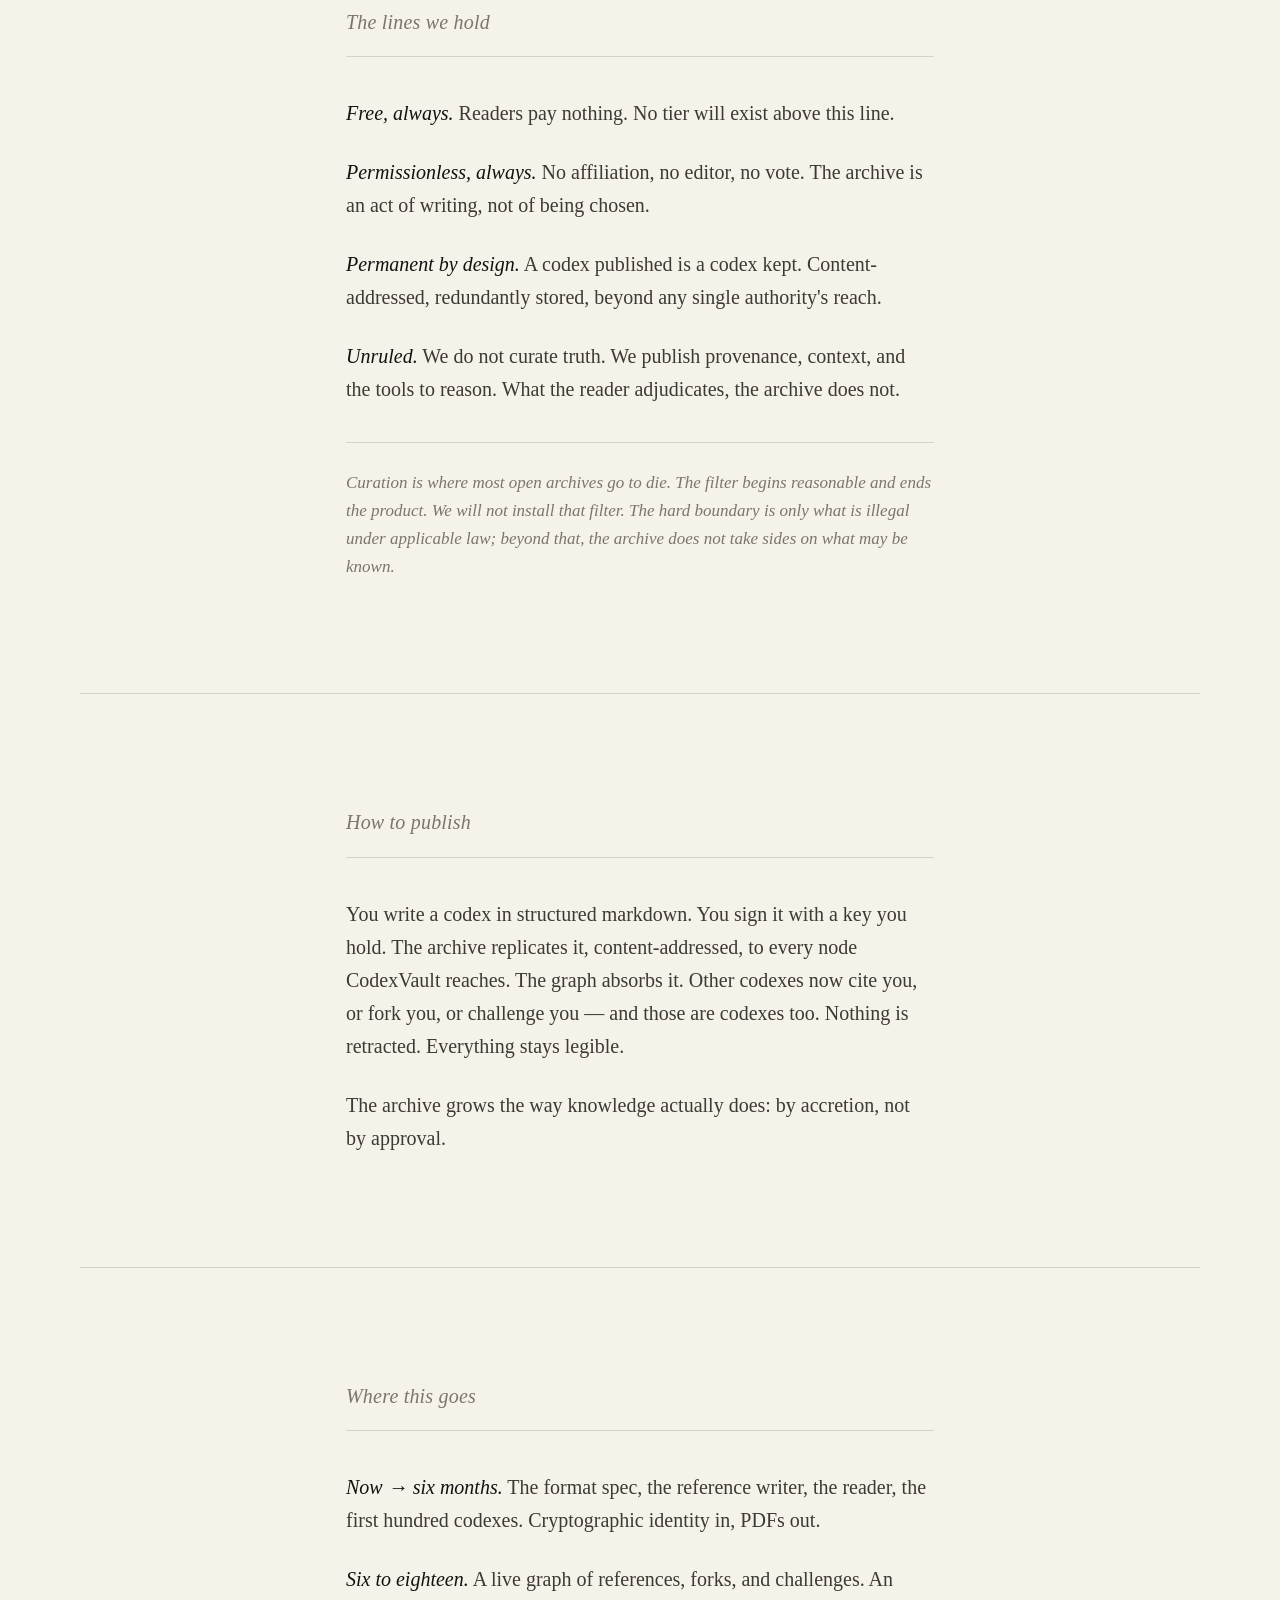
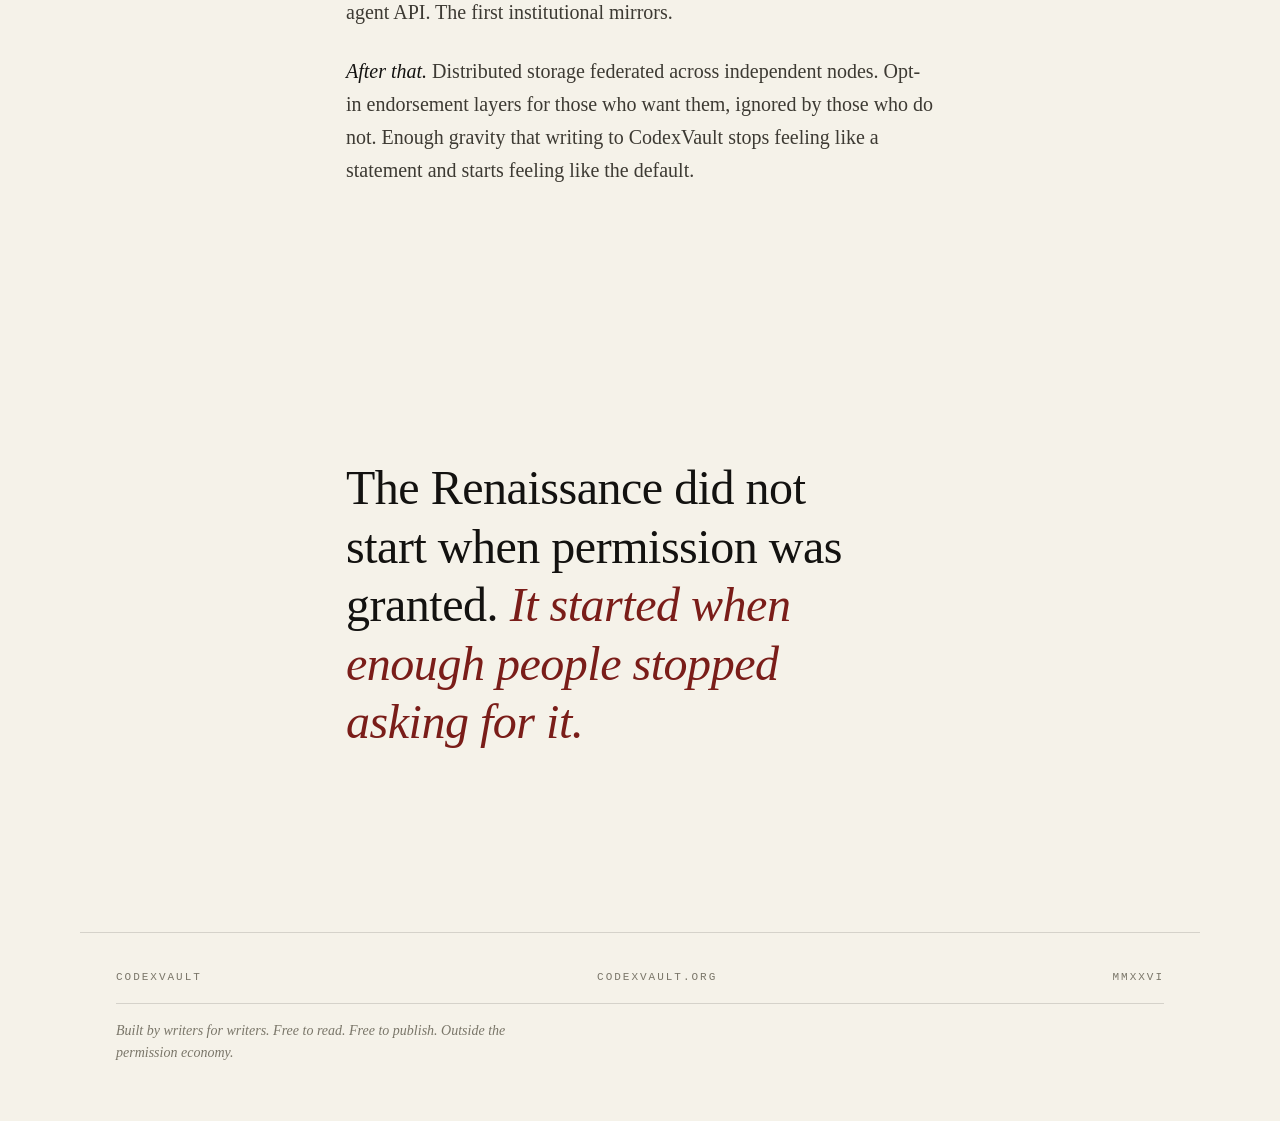
==== commit 62e2af7f: "Rewrite landing page as essay, not slide dump Collapse 17 section-numbered blocks into 5 flowing pie" ====
--- a/index.html
+++ b/index.html
@@ -4,106 +4,73 @@
 <meta charset="utf-8">
 <meta name="viewport" content="width=device-width,initial-scale=1">
 <title>CodexVault — an open archive for the AI era</title>
-<meta name="description" content="An open platform for AI-era knowledge. Publish without permission. Read without paywall. A new archive for a new Renaissance.">
+<meta name="description" content="An open archive for the AI era. Free to read. Free to publish. Outside the permission economy.">
 <link rel="icon" href="data:image/svg+xml,%3Csvg xmlns='http://www.w3.org/2000/svg' viewBox='0 0 64 64'%3E%3Crect width='64' height='64' fill='%23f5f2e9'/%3E%3Ctext x='32' y='42' text-anchor='middle' font-family='Georgia' font-size='36' fill='%23131210'%3EC%3C/text%3E%3C/svg%3E">
 <link rel="stylesheet" href="styles.css">
 </head>
 <body>
 
 <header class="topbar">
-  <span class="brand">CODEXVAULT</span>
-  <span class="dot">//</span>
+  <span class="brand">CodexVault</span>
+  <span class="dot">·</span>
   <span class="url">codexvault.org</span>
-  <span class="ship">SEED &middot; 2026</span>
+  <span class="spacer"></span>
+  <a href="#archive" class="nav-link">the archive</a>
+  <a href="#publish" class="nav-link">publish</a>
 </header>
 
 <main>
 
 <section class="hero">
-  <p class="eyebrow">An open platform for AI-era knowledge</p>
-  <h1>Publish without permission.<br><em>Read without paywall.</em></h1>
-  <p class="lede">A new archive for a new Renaissance.</p>
-  <div class="hero-cta">
-    <a class="btn primary" href="#what">what it is</a>
-    <a class="btn" href="#manifesto">manifesto</a>
-  </div>
+  <h1>
+    <span>A Renaissance</span>
+    <span>does not start</span>
+    <span>when permission</span>
+    <span>is granted<span class="period">.</span></span>
+  </h1>
+  <p class="hero-sub">
+    It starts when enough people stop asking for it.
+  </p>
+  <p class="hero-mark">
+    <strong>CodexVault</strong> is an open archive for the AI era. Free to read. Free to publish.
+    Outside the permission economy that has governed knowledge for four hundred years.
+  </p>
+</section>
+
+<section class="essay">
+  <h2 class="kicker">On the end of the paper</h2>
+
+  <p class="drop">For four centuries, the paper was how we kept what we learned. It was a printing-press artifact &mdash; a fixed document, stamped, shelved, cited, forgotten. The form made sense when the press was the only copyist. It persisted because the rails around it calcified into institutions.</p>
+
+  <p>We now live inside machines that can read the corpus in seconds. The paper persists anyway. The gatekeeping around it has only grown more elaborate &mdash; <span class="num">$11,200</span> to go open-access in a top journal, <span class="num">six to eighteen months</span> for a single review cycle, <span class="num">a third</span> of preprints that never graduate. Meanwhile the ideas that matter most travel through blogs, threads, and decks that nobody thought to certify.</p>
+
+  <p>Gutenberg did not invent literacy. He removed the friction between the mind and the page. The Renaissance was what followed. Our friction today is not mechanical. It is institutional &mdash; editors, reviewers, impact factors, the labor of asking &mdash; and it is, at last, optional. The machines can read. The networks can carry. What we need is a new press.</p>
+
+  <p class="pull">So we are building one.</p>
 </section>
 
 <hr class="rule">
 
-<section id="moment" class="copy">
-  <p class="section-id">01 &mdash;&mdash; The Moment</p>
-  <h2>Knowledge is locked behind the wrong doors.</h2>
-  <p>For four hundred years, the scientific paper has been the unit of human knowledge. It was a printing-press artifact &mdash; rigid, slow, gatekept. We kept the format. We kept the gatekeepers. We now live inside machines that can read and reason across the entire corpus in seconds.</p>
-  <p><strong>The format has not caught up. The gatekeeping has.</strong></p>
-  <dl class="stats">
-    <div><dt>$11.2K</dt><dd>average cost to publish open-access in top journals</dd></div>
-    <div><dt>6&ndash;18 mo</dt><dd>typical peer-review cycle, per round</dd></div>
-    <div><dt>~28%</dt><dd>of preprints never receive formal publication</dd></div>
-  </dl>
-</section>
+<section id="archive" class="essay">
+  <h2 class="kicker">What a codex is</h2>
 
-<hr class="rule">
+  <p>A codex is what a paper becomes when you strip away the gatekeepers. Anyone can author one. Nobody charges to read one. It is written in structured markdown, with prose, code, data, and proofs as first-class citizens. It carries a cryptographic signature in place of an institutional affiliation &mdash; the signature <em>is</em> the credential. It is content-addressed, so references cannot rot. It is versioned, so ideas evolve without being silently rewritten.</p>
 
-<section id="problem" class="copy">
-  <p class="section-id">02 &mdash;&mdash; The Problem</p>
-  <h2>The corpus we built our civilization on is broken.</h2>
-  <div class="quad">
-    <article>
-      <h3>Paywalled</h3>
-      <p>Most of humanity cannot read the research humanity funded.</p>
-    </article>
-    <article>
-      <h3>Gatekept</h3>
-      <p>If you lack a PhD, an affiliation, or a grant, your ideas have no door.</p>
-    </article>
-    <article>
-      <h3>Format-stuck</h3>
-      <p>PDFs optimised for 1665 printing presses. Not for humans. Not for models.</p>
-    </article>
-    <article>
-      <h3>Self-censored</h3>
-      <p>Rules about what can be said have quietly become rules about what can be thought.</p>
-    </article>
-  </div>
-</section>
-
-<hr class="rule">
-
-<section id="insight" class="copy">
-  <p class="section-id">03 &mdash;&mdash; Insight</p>
-  <h2>The printing press ended the first dark age. We need the next press.</h2>
-  <p>Gutenberg did not invent literacy. He removed the friction between the mind and the page. The result was the Renaissance.</p>
-  <p>Today's friction is no longer mechanical. It is institutional. Journals, reviewers, impact factors, and institutional affiliation have become the moats around knowledge. AI has made the old format obsolete without giving us a new one.</p>
-  <p class="emph">Knowledge wants to flow. The rails that slow it down are now optional.</p>
-</section>
-
-<hr class="rule">
-
-<section id="what" class="copy">
-  <p class="section-id">04 &mdash;&mdash; What it is</p>
-  <h2>CodexVault is an open archive of codexes.</h2>
-  <p class="lede-2">A codex is what a paper becomes when you strip away the gatekeepers.</p>
-  <ul class="bullets">
-    <li><strong>Authored by anyone.</strong> No affiliation, no permission.</li>
-    <li><strong>Free to read, forever.</strong> No paywall, no tier, no login wall.</li>
-    <li><strong>AI-native.</strong> Structured, versioned, machine-consumable by default.</li>
-    <li><strong>Unruled.</strong> No committee decides what knowledge is worth keeping.</li>
-  </ul>
+  <p>When you publish, the archive keeps what you wrote. Not what an editor allowed to remain.</p>
 
   <aside class="codex-card">
     <div class="codex-meta">
-      <span>CODEX</span>
-      <span class="kb">//</span>
-      <span>CDX-00001</span>
+      <span>Codex</span>
+      <span class="kb">·</span>
+      <span>CDX&ndash;00001</span>
     </div>
     <dl class="codex-fields">
-      <dt>title</dt>       <dd>The structure of knowledge after the press</dd>
-      <dt>author</dt>      <dd>did:vault:0x8a&hellip;f41c</dd>
-      <dt>version</dt>     <dd>v0.3.1 &mdash; mutable, signed, replayable</dd>
-      <dt>format</dt>      <dd>prose + code + data + proofs</dd>
-      <dt>license</dt>     <dd>open &mdash; no permission required</dd>
-      <dt>refs</dt>        <dd>graph: 47 inbound, 12 outbound</dd>
+      <dt>title</dt>   <dd>The structure of knowledge after the press</dd>
+      <dt>author</dt>  <dd>did:vault:0x8a&hellip;f41c</dd>
+      <dt>version</dt> <dd>v0.3.1 &mdash; mutable, signed, replayable</dd>
+      <dt>format</dt>  <dd>prose + code + data + proofs</dd>
+      <dt>license</dt> <dd>open &mdash; no permission required</dd>
+      <dt>graph</dt>   <dd>47 inbound references &middot; 12 outbound</dd>
     </dl>
     <p class="codex-foot">signed &middot; content-addressed &middot; forkable</p>
   </aside>
@@ -111,136 +78,51 @@
 
 <hr class="rule">
 
-<section id="wedge" class="copy">
-  <p class="section-id">05 &mdash;&mdash; Wedge</p>
-  <h2>A codex is not a paper.</h2>
-  <table class="compare">
-    <thead>
-      <tr><th></th><th>The Paper</th><th>The Codex</th></tr>
-    </thead>
-    <tbody>
-      <tr><th>gatekeeping</th><td>editors, reviewers, affiliation</td><td>none &mdash; authored by anyone</td></tr>
-      <tr><th>access</th><td>paywalled or APC-gated</td><td>free, forever, no login</td></tr>
-      <tr><th>format</th><td>static PDF</td><td>structured, versioned, live</td></tr>
-      <tr><th>consumption</th><td>human-only, poorly</td><td>human + machine-native</td></tr>
-      <tr><th>license</th><td>varies, often restrictive</td><td>open by default</td></tr>
-      <tr><th>iteration</th><td>corrigenda, retraction</td><td>forks, versions, diffs</td></tr>
-      <tr><th>identity</th><td>institutional</td><td>cryptographic</td></tr>
-    </tbody>
-  </table>
+<section class="essay">
+  <h2 class="kicker">The lines we hold</h2>
+
+  <p><em>Free, always.</em> Readers pay nothing. No tier will exist above this line.</p>
+  <p><em>Permissionless, always.</em> No affiliation, no editor, no vote. The archive is an act of writing, not of being chosen.</p>
+  <p><em>Permanent by design.</em> A codex published is a codex kept. Content-addressed, redundantly stored, beyond any single authority's reach.</p>
+  <p><em>Unruled.</em> We do not curate truth. We publish provenance, context, and the tools to reason. What the reader adjudicates, the archive does not.</p>
+
+  <p class="post">Curation is where most open archives go to die. The filter begins reasonable and ends the product. We will not install that filter. The hard boundary is only what is illegal under applicable law; beyond that, the archive does not take sides on what may be known.</p>
 </section>
 
 <hr class="rule">
 
-<section id="principles" class="copy">
-  <p class="section-id">06 &mdash;&mdash; Principles</p>
-  <h2>Four lines we do not cross.</h2>
-  <ol class="principles">
-    <li>
-      <h3>Free for all.</h3>
-      <p>Readers pay nothing. Ever. No tier will exist above this line.</p>
-    </li>
-    <li>
-      <h3>Open to publish.</h3>
-      <p>No affiliation, no permission, no editor. The archive is an act of writing, not of being chosen.</p>
-    </li>
-    <li>
-      <h3>Permanent by design.</h3>
-      <p>A codex published is a codex kept. Content-addressed, redundantly stored, beyond any single authority's power to erase.</p>
-    </li>
-    <li>
-      <h3>No rules &mdash; responsibility instead.</h3>
-      <p>We do not curate truth. We publish provenance, context, and the tools to reason. The reader adjudicates, not us.</p>
-    </li>
-  </ol>
+<section id="publish" class="essay">
+  <h2 class="kicker">How to publish</h2>
+
+  <p>You write a codex in structured markdown. You sign it with a key you hold. The archive replicates it, content-addressed, to every node CodexVault reaches. The graph absorbs it. Other codexes now cite you, or fork you, or challenge you &mdash; and those are codexes too. Nothing is retracted. Everything stays legible.</p>
+
+  <p>The archive grows the way knowledge actually does: by accretion, not by approval.</p>
 </section>
 
 <hr class="rule">
 
-<section id="how" class="copy">
-  <p class="section-id">07 &mdash;&mdash; How it works</p>
-  <h2>From draft to permanent archive in one flow.</h2>
-  <ol class="flow">
-    <li>
-      <span class="step">01</span>
-      <h3>Write</h3>
-      <p>Author a codex in structured markdown. Prose, code, data, proofs &mdash; first-class.</p>
-    </li>
-    <li>
-      <span class="step">02</span>
-      <h3>Sign</h3>
-      <p>Cryptographic identity. No institution required. The signature is the credential.</p>
-    </li>
-    <li>
-      <span class="step">03</span>
-      <h3>Publish</h3>
-      <p>Content-addressed, versioned, replicated. The codex exists everywhere CodexVault reaches.</p>
-    </li>
-    <li>
-      <span class="step">04</span>
-      <h3>Evolve</h3>
-      <p>Forks, new versions, diffs. Challenges attach as codexes of their own.</p>
-    </li>
-  </ol>
-  <p class="coda">The archive grows. Nothing is retracted &mdash; only forked, challenged, or superseded. History stays legible.</p>
+<section class="essay">
+  <h2 class="kicker">Where this goes</h2>
+
+  <p><em>Now &rarr; six months.</em> The format spec, the reference writer, the reader, the first hundred codexes. Cryptographic identity in, PDFs out.</p>
+  <p><em>Six to eighteen.</em> A live graph of references, forks, and challenges. An agent API. The first institutional mirrors.</p>
+  <p><em>After that.</em> Distributed storage federated across independent nodes. Opt-in endorsement layers for those who want them, ignored by those who do not. Enough gravity that writing to CodexVault stops feeling like a statement and starts feeling like the default.</p>
 </section>
 
-<hr class="rule">
-
-<section id="roadmap" class="copy">
-  <p class="section-id">08 &mdash;&mdash; Roadmap</p>
-  <h2>Three acts. One archive.</h2>
-  <ol class="acts">
-    <li>
-      <span class="act-tag">ACT I</span>
-      <h3>Ignition</h3>
-      <p class="act-when">Now &rarr; +6 months</p>
-      <ul>
-        <li>Open codex format spec, reference writer, web reader</li>
-        <li>First 100 codexes across independent researchers, builders, essayists</li>
-        <li>Cryptographic identity, signing, versioned storage</li>
-      </ul>
-    </li>
-    <li>
-      <span class="act-tag">ACT II</span>
-      <h3>Graph</h3>
-      <p class="act-when">+6 &rarr; +18 months</p>
-      <ul>
-        <li>Knowledge graph: references, forks, challenges as first-class edges</li>
-        <li>Agent API &mdash; read and write codexes programmatically</li>
-        <li>First institutional mirrors and enterprise tier</li>
-      </ul>
-    </li>
-    <li>
-      <span class="act-tag">ACT III</span>
-      <h3>Commons</h3>
-      <p class="act-when">+18 months &rarr;</p>
-      <ul>
-        <li>Distributed storage federation across independent nodes</li>
-        <li>Opt-in verification and endorsement layers</li>
-        <li>CodexVault as default substrate for AI-era scholarship</li>
-      </ul>
-    </li>
-  </ol>
-</section>
-
-<hr class="rule">
-
-<section id="manifesto" class="manifesto">
-  <p class="section-id">17 &mdash;&mdash; Ending</p>
-  <blockquote>
-    <p>A Renaissance does not start when permission is granted.</p>
-    <p><em>It starts when enough people stop asking for it.</em></p>
-  </blockquote>
+<section class="closer">
+  <p class="closer-text">
+    The Renaissance did not start when permission was granted.
+    <em>It started when enough people stopped asking for it.</em>
+  </p>
 </section>
 
 </main>
 
 <footer class="foot">
   <div class="foot-row">
-    <span>CODEXVAULT</span>
+    <span>CodexVault</span>
     <span>codexvault.org</span>
-    <span>2026</span>
+    <span>MMXXVI</span>
   </div>
   <p class="foot-fine">Built by writers for writers. Free to read. Free to publish. Outside the permission economy.</p>
 </footer>
--- a/styles.css
+++ b/styles.css
@@ -1,353 +1,335 @@
 :root {
   --paper: #f5f2e9;
-  --paper-2: #eee9dc;
-  --ink: #141310;
-  --ink-soft: #3b3932;
-  --ink-mute: #7d7a71;
-  --ink-faint: #b7b3a6;
-  --rule: #141310;
+  --paper-warm: #ede8d9;
+  --ink: #131210;
+  --ink-soft: #3d3a33;
+  --ink-mute: #7a7669;
+  --ink-faint: #b8b3a3;
   --accent: #7a1d19;
-  --serif: "Iowan Old Style", "Hoefler Text", "Apple Garamond", "EB Garamond", Georgia, "Times New Roman", serif;
+  --rule: rgba(19,18,16,0.14);
+  --serif: "Iowan Old Style", "Hoefler Text", "Apple Garamond", Garamond, "EB Garamond", Georgia, "Times New Roman", serif;
   --sans: -apple-system, BlinkMacSystemFont, "Inter", "Segoe UI", system-ui, sans-serif;
   --mono: ui-monospace, "SF Mono", "JetBrains Mono", Menlo, Consolas, monospace;
-  --max: 780px;
-  --wide: 1080px;
+  --col: 660px;
+  --wide: 1120px;
 }
 
 * { box-sizing: border-box; }
 html { -webkit-text-size-adjust: 100%; }
-html, body { margin: 0; padding: 0; background: var(--paper); color: var(--ink); }
+html, body {
+  margin: 0; padding: 0;
+  background: var(--paper);
+  color: var(--ink);
+}
 body {
   font-family: var(--serif);
-  font-size: 18px;
-  line-height: 1.58;
+  font-size: 19px;
+  line-height: 1.62;
   -webkit-font-smoothing: antialiased;
   -moz-osx-font-smoothing: grayscale;
-  font-feature-settings: "liga" 1, "kern" 1;
+  font-feature-settings: "kern" 1, "liga" 1, "onum" 1;
 }
 img { display: block; max-width: 100%; height: auto; }
-a { color: var(--ink); text-decoration: none; border-bottom: 1px solid var(--ink-faint); transition: border-color .15s; }
+em { font-style: italic; }
+
+a {
+  color: var(--ink);
+  text-decoration: none;
+  border-bottom: 1px solid var(--ink-faint);
+  transition: border-color .15s, color .15s;
+}
 a:hover { border-color: var(--accent); color: var(--accent); }
 
-/* Topbar */
+/* ── Topbar ─────────────────────────────────────────────────── */
+
 .topbar {
-  display: flex; align-items: center; gap: 10px;
-  max-width: var(--wide); margin: 0 auto; padding: 18px 28px;
-  font-family: var(--mono); font-size: 12px; letter-spacing: 0.12em; text-transform: uppercase;
-  color: var(--ink-mute);
-}
-.topbar .brand { color: var(--ink); letter-spacing: 0.18em; }
+  display: flex; align-items: baseline; gap: 10px;
+  max-width: var(--wide);
+  margin: 0 auto; padding: 22px 36px;
+  font-family: var(--mono);
+  font-size: 12px;
+  letter-spacing: 0.04em;
+  color: var(--ink-mute);
+}
+.topbar .brand {
+  color: var(--ink);
+  font-family: var(--serif);
+  font-size: 18px;
+  letter-spacing: 0;
+}
 .topbar .dot { color: var(--ink-faint); }
-.topbar .ship { margin-left: auto; color: var(--ink-faint); }
-
-/* Hero */
+.topbar .url { color: var(--ink-mute); }
+.topbar .spacer { flex: 1; }
+.topbar .nav-link {
+  border: 0;
+  color: var(--ink-mute);
+  margin-left: 22px;
+  font-family: var(--mono);
+  font-size: 12px;
+  letter-spacing: 0.05em;
+}
+.topbar .nav-link:hover { color: var(--accent); }
+
+/* ── Hero ───────────────────────────────────────────────────── */
+
 .hero {
-  max-width: var(--max); margin: 64px auto 80px; padding: 0 28px;
-  text-align: left;
-}
-.eyebrow {
-  font-family: var(--mono); font-size: 12px; letter-spacing: 0.18em; text-transform: uppercase;
-  color: var(--accent); margin: 0 0 28px;
+  max-width: var(--wide);
+  margin: 56px auto 100px;
+  padding: 0 36px;
 }
 .hero h1 {
   font-family: var(--serif);
-  font-size: clamp(44px, 7vw, 86px);
-  line-height: 1.02;
-  margin: 0 0 28px;
-  letter-spacing: -0.015em;
+  font-weight: 400;
+  font-size: clamp(52px, 8.6vw, 124px);
+  line-height: 0.96;
+  letter-spacing: -0.025em;
+  margin: 0 0 48px;
+  max-width: 18ch;
+}
+.hero h1 span {
+  display: block;
+}
+.hero h1 .period { color: var(--accent); }
+.hero-sub {
+  font-family: var(--serif);
+  font-style: italic;
+  font-size: clamp(24px, 3vw, 34px);
+  line-height: 1.32;
+  color: var(--ink-soft);
+  margin: 0 0 64px;
+  max-width: 30ch;
+}
+.hero-mark {
+  max-width: 56ch;
+  font-size: 19px;
+  color: var(--ink-soft);
+  margin: 0;
+  padding-top: 28px;
+  border-top: 1px solid var(--rule);
+}
+.hero-mark strong {
+  color: var(--ink);
+  font-weight: 600;
+  font-variant-caps: small-caps;
+  letter-spacing: 0.02em;
+}
+
+/* ── Rules ──────────────────────────────────────────────────── */
+
+hr.rule {
+  border: 0;
+  border-top: 1px solid var(--rule);
+  max-width: var(--wide);
+  margin: 0 auto;
+}
+
+/* ── Essay sections ─────────────────────────────────────────── */
+
+.essay {
+  max-width: var(--col);
+  margin: 0 auto;
+  padding: 112px 36px;
+}
+
+.kicker {
+  font-family: var(--serif);
+  font-style: italic;
+  font-weight: 400;
+  font-size: 20px;
+  color: var(--ink-mute);
+  letter-spacing: 0.01em;
+  margin: 0 0 40px;
+  padding-bottom: 18px;
+  border-bottom: 1px solid var(--rule);
+}
+
+.essay p {
+  margin: 0 0 26px;
+  color: var(--ink-soft);
+  font-size: 20px;
+  line-height: 1.65;
+}
+.essay p:last-child { margin-bottom: 0; }
+.essay p em { color: var(--ink); }
+.essay p strong { color: var(--ink); font-weight: 600; }
+
+/* Drop cap */
+.essay p.drop::first-letter {
+  font-family: var(--serif);
+  float: left;
+  font-size: 72px;
+  line-height: 0.88;
+  padding: 8px 12px 0 0;
+  color: var(--ink);
+  font-weight: 400;
+  font-style: normal;
+}
+
+/* Inline numbers, quietly highlighted */
+.essay .num {
+  font-variant-numeric: tabular-nums oldstyle-nums;
+  color: var(--ink);
   font-weight: 500;
 }
-.hero h1 em { font-style: italic; color: var(--ink-soft); }
-.lede {
-  font-size: clamp(22px, 2.4vw, 28px);
+
+/* Pull quote */
+.essay p.pull {
+  font-family: var(--serif);
+  font-style: italic;
+  font-size: 26px;
   line-height: 1.4;
-  color: var(--ink-soft);
-  margin: 0 0 40px;
-  font-style: italic;
-}
-.hero-cta { display: flex; gap: 10px; flex-wrap: wrap; }
-.btn {
-  font-family: var(--mono); font-size: 12px; letter-spacing: 0.14em; text-transform: uppercase;
-  padding: 12px 20px;
-  border: 1px solid var(--ink); color: var(--ink);
-  background: transparent;
-  border-radius: 0;
-}
-.btn:hover { background: var(--ink); color: var(--paper); border-color: var(--ink); }
-.btn.primary { background: var(--ink); color: var(--paper); }
-.btn.primary:hover { background: var(--accent); border-color: var(--accent); }
-
-/* Rules */
-hr.rule {
-  border: 0; border-top: 1px solid var(--rule);
-  max-width: var(--wide); margin: 0 auto;
-  opacity: 0.15;
-}
-
-/* Copy sections */
-.copy {
-  max-width: var(--max);
-  margin: 0 auto;
-  padding: 80px 28px;
-}
-.section-id {
-  font-family: var(--mono); font-size: 11px; letter-spacing: 0.2em; text-transform: uppercase;
-  color: var(--accent); margin: 0 0 18px;
-}
-.copy h2 {
-  font-family: var(--serif);
-  font-size: clamp(30px, 4.2vw, 44px);
-  line-height: 1.12;
-  letter-spacing: -0.012em;
-  font-weight: 500;
-  margin: 0 0 28px;
-  max-width: 22ch;
-}
-.copy p {
-  margin: 0 0 20px;
-  color: var(--ink-soft);
-  max-width: 62ch;
-}
-.copy p strong { color: var(--ink); font-weight: 600; }
-.copy p.emph {
-  font-size: 22px; color: var(--ink); font-style: italic;
-  border-left: 2px solid var(--accent); padding-left: 18px;
-  margin-top: 10px;
-}
-.lede-2 {
-  font-size: 22px; font-style: italic; color: var(--ink) !important;
-  margin-bottom: 36px !important;
-}
-
-/* Stats */
-.stats {
-  display: grid; grid-template-columns: repeat(3, 1fr); gap: 32px;
-  margin: 48px 0 0; padding-top: 32px;
-  border-top: 1px solid var(--ink-faint);
-}
-.stats div { display: block; margin: 0; }
-.stats dt {
-  font-family: var(--serif); font-size: 40px; line-height: 1.05;
-  color: var(--ink); font-weight: 500; margin: 0 0 6px;
-}
-.stats dd {
-  margin: 0; font-family: var(--mono); font-size: 11px;
-  letter-spacing: 0.1em; text-transform: uppercase; color: var(--ink-mute);
-  line-height: 1.5;
-}
-
-/* Quad */
-.quad {
-  display: grid; grid-template-columns: repeat(2, 1fr); gap: 32px 40px;
-  margin-top: 20px;
-}
-.quad article { margin: 0; }
-.quad h3 {
-  font-family: var(--serif); font-size: 22px; font-weight: 500;
-  margin: 0 0 8px; color: var(--ink);
-  letter-spacing: -0.01em;
-}
-.quad p { margin: 0; }
-
-/* Bullets */
-.bullets { list-style: none; padding: 0; margin: 0 0 40px; }
-.bullets li {
-  padding: 16px 0; border-bottom: 1px solid var(--ink-faint);
-  color: var(--ink-soft);
-}
-.bullets li:last-child { border-bottom: 0; }
-.bullets li strong { color: var(--ink); font-weight: 600; }
-
-/* Codex card */
+  color: var(--ink);
+  margin-top: 36px;
+  padding-left: 18px;
+  border-left: 2px solid var(--accent);
+}
+
+/* Post-scriptum paragraph (tighter, smaller) */
+.essay p.post {
+  margin-top: 36px;
+  padding-top: 26px;
+  border-top: 1px solid var(--rule);
+  font-size: 17px;
+  color: var(--ink-mute);
+  font-style: italic;
+}
+
+/* ── Codex card ─────────────────────────────────────────────── */
+
 .codex-card {
-  margin: 24px 0 0;
-  padding: 28px;
-  background: var(--paper-2);
+  margin: 48px 0 0;
+  padding: 28px 30px;
+  background: var(--paper-warm);
   border: 1px solid var(--ink);
   position: relative;
+  box-shadow: 6px 6px 0 -1px var(--ink);
 }
 .codex-meta {
-  display: flex; gap: 8px; align-items: center;
-  font-family: var(--mono); font-size: 11px; letter-spacing: 0.16em; text-transform: uppercase;
-  color: var(--ink-mute); margin-bottom: 18px;
+  display: flex; gap: 10px; align-items: baseline;
+  font-family: var(--mono);
+  font-size: 11px;
+  letter-spacing: 0.16em;
+  text-transform: uppercase;
+  color: var(--ink-mute);
+  margin-bottom: 22px;
+  padding-bottom: 14px;
+  border-bottom: 1px solid var(--ink-faint);
 }
 .codex-meta .kb { color: var(--ink-faint); }
 .codex-fields {
-  display: grid; grid-template-columns: 90px 1fr; gap: 8px 20px;
+  display: grid;
+  grid-template-columns: 86px 1fr;
+  gap: 10px 22px;
   margin: 0;
 }
 .codex-fields dt {
-  font-family: var(--mono); font-size: 12px; color: var(--ink-mute);
-  letter-spacing: 0.06em; text-transform: uppercase; padding-top: 2px;
+  font-family: var(--mono);
+  font-size: 12px;
+  color: var(--ink-mute);
+  letter-spacing: 0.05em;
+  padding-top: 3px;
 }
 .codex-fields dd {
-  margin: 0; font-family: var(--serif); color: var(--ink);
-  font-size: 16px; line-height: 1.4;
+  margin: 0;
+  font-family: var(--serif);
+  color: var(--ink);
+  font-size: 16px;
+  line-height: 1.45;
 }
 .codex-foot {
-  margin: 24px 0 0 !important;
-  padding-top: 16px;
+  margin: 22px 0 0 !important;
+  padding-top: 14px;
   border-top: 1px solid var(--ink-faint);
-  font-family: var(--mono) !important; font-size: 11px !important;
-  letter-spacing: 0.14em; text-transform: uppercase;
+  font-family: var(--mono) !important;
+  font-size: 11px !important;
+  letter-spacing: 0.12em;
+  text-transform: uppercase;
   color: var(--ink-mute) !important;
 }
 
-/* Comparison table */
-.compare {
-  width: 100%; border-collapse: collapse;
-  margin-top: 16px; font-size: 16px;
-}
-.compare thead th {
-  font-family: var(--mono); font-size: 11px; letter-spacing: 0.14em;
-  text-transform: uppercase; color: var(--ink-mute);
-  text-align: left; padding: 14px 16px 14px 0;
-  border-bottom: 2px solid var(--ink);
-}
-.compare thead th:nth-child(3) { color: var(--accent); }
-.compare tbody th {
-  font-family: var(--mono); font-size: 11px; font-weight: 400;
-  letter-spacing: 0.1em; text-transform: uppercase; color: var(--ink-mute);
-  text-align: left; padding: 18px 16px 18px 0; width: 25%;
-  vertical-align: top;
-}
-.compare tbody td {
-  padding: 18px 16px; vertical-align: top;
-  color: var(--ink-soft); font-family: var(--serif);
-  border-top: 1px solid var(--ink-faint);
-}
-.compare tbody td:nth-child(3) { color: var(--ink); }
-
-/* Principles */
-.principles { counter-reset: p; list-style: none; padding: 0; margin: 0; }
-.principles li {
-  counter-increment: p;
-  padding: 28px 0;
-  border-bottom: 1px solid var(--ink-faint);
-}
-.principles li:last-child { border-bottom: 0; }
-.principles li::before {
-  content: counter(p, decimal-leading-zero);
-  font-family: var(--mono); font-size: 11px; letter-spacing: 0.18em;
-  color: var(--accent); display: block; margin-bottom: 8px;
-}
-.principles h3 {
-  font-family: var(--serif); font-size: 26px; font-weight: 500;
-  margin: 0 0 10px; letter-spacing: -0.01em; color: var(--ink);
-}
-.principles p { margin: 0; max-width: 62ch; }
-
-/* Flow */
-.flow {
-  list-style: none; padding: 0; margin: 24px 0 0;
-  display: grid; grid-template-columns: repeat(2, 1fr); gap: 28px 36px;
-}
-.flow li { margin: 0; padding: 24px; border: 1px solid var(--ink); background: var(--paper-2); }
-.flow .step {
-  font-family: var(--mono); font-size: 11px; letter-spacing: 0.2em;
-  color: var(--accent); display: block; margin-bottom: 8px;
-}
-.flow h3 {
-  font-family: var(--serif); font-size: 22px; font-weight: 500;
-  margin: 0 0 8px; letter-spacing: -0.01em;
-}
-.flow p { margin: 0; font-size: 16px; }
-.coda {
-  margin-top: 32px !important; padding-top: 24px;
-  border-top: 1px solid var(--ink-faint);
-  font-style: italic; color: var(--ink) !important;
-}
-
-/* Acts */
-.acts { list-style: none; padding: 0; margin: 24px 0 0; }
-.acts li {
-  padding: 32px 0; border-top: 1px solid var(--ink-faint);
-  display: grid; grid-template-columns: 140px 1fr; gap: 32px;
-  align-items: start;
-}
-.acts li:first-child { border-top: 2px solid var(--ink); }
-.act-tag {
-  font-family: var(--mono); font-size: 12px; letter-spacing: 0.22em;
-  color: var(--accent);
-  display: block;
-}
-.acts h3 {
-  font-family: var(--serif); font-size: 28px; font-weight: 500;
-  margin: 0 0 8px; letter-spacing: -0.01em;
-  grid-column: 2;
-}
-.act-when {
-  font-family: var(--mono); font-size: 12px; letter-spacing: 0.1em;
-  color: var(--ink-mute); margin: 0 0 16px !important;
-  grid-column: 2;
-}
-.acts ul {
-  margin: 0; padding-left: 18px; grid-column: 2;
-  color: var(--ink-soft);
-}
-.acts ul li {
-  display: list-item; padding: 4px 0; border: 0; grid-column: auto;
-}
-
-/* Manifesto */
-.manifesto {
-  max-width: var(--max); margin: 0 auto; padding: 120px 28px;
+/* ── Closing ────────────────────────────────────────────────── */
+
+.closer {
+  max-width: var(--col);
+  margin: 0 auto;
+  padding: 160px 36px 180px;
   text-align: left;
 }
-.manifesto blockquote {
-  margin: 0; padding: 0; border: 0;
-  font-family: var(--serif);
-  font-size: clamp(32px, 5vw, 52px);
-  line-height: 1.18;
-  letter-spacing: -0.012em;
-  font-weight: 500;
-  color: var(--ink);
-}
-.manifesto blockquote p { margin: 0 0 18px; max-width: none; color: var(--ink); }
-.manifesto blockquote em { color: var(--accent); font-style: italic; }
-
-/* Footer */
+.closer-text {
+  font-family: var(--serif);
+  font-weight: 400;
+  font-size: clamp(28px, 4.4vw, 48px);
+  line-height: 1.22;
+  letter-spacing: -0.01em;
+  color: var(--ink);
+  margin: 0;
+  max-width: 22ch;
+}
+.closer-text em { color: var(--accent); }
+
+/* ── Footer ─────────────────────────────────────────────────── */
+
 .foot {
   border-top: 1px solid var(--rule);
   max-width: var(--wide);
   margin: 0 auto;
-  padding: 40px 28px 60px;
+  padding: 36px 36px 56px;
 }
 .foot-row {
-  display: flex; justify-content: space-between; gap: 20px; flex-wrap: wrap;
-  font-family: var(--mono); font-size: 11px; letter-spacing: 0.2em; text-transform: uppercase;
-  color: var(--ink-mute);
-  border-bottom: 1px solid var(--ink-faint);
-  padding-bottom: 18px;
+  display: flex;
+  justify-content: space-between;
+  gap: 20px;
+  flex-wrap: wrap;
+  font-family: var(--mono);
+  font-size: 11px;
+  letter-spacing: 0.18em;
+  text-transform: uppercase;
+  color: var(--ink-mute);
+  padding-bottom: 16px;
+  border-bottom: 1px solid var(--rule);
 }
 .foot-fine {
-  margin: 18px 0 0; font-size: 13px; color: var(--ink-mute);
+  margin: 16px 0 0;
+  font-size: 14px;
+  font-style: italic;
+  color: var(--ink-mute);
   max-width: 62ch;
 }
 
-/* Selection */
+/* ── Selection ──────────────────────────────────────────────── */
+
 ::selection { background: var(--accent); color: var(--paper); }
 
-/* Responsive */
+/* ── Responsive ─────────────────────────────────────────────── */
+
 @media (max-width: 720px) {
-  body { font-size: 17px; }
-  .topbar { font-size: 10px; padding: 14px 20px; gap: 6px; }
+  body { font-size: 18px; }
+  .topbar {
+    padding: 16px 22px;
+    flex-wrap: wrap;
+    row-gap: 4px;
+  }
   .topbar .url { display: none; }
-  .hero { margin: 32px auto 48px; }
-  .copy { padding: 52px 20px; }
-  .stats { grid-template-columns: 1fr; gap: 24px; }
-  .quad { grid-template-columns: 1fr; gap: 24px; }
-  .flow { grid-template-columns: 1fr; gap: 16px; }
-  .acts li { grid-template-columns: 1fr; gap: 8px; }
-  .acts h3, .act-when, .acts ul { grid-column: 1; }
-  .manifesto { padding: 64px 20px; }
-  .compare { font-size: 15px; }
-  .compare tbody th, .compare tbody td { padding: 12px 8px 12px 0; }
-}
-
-/* Print */
+  .topbar .nav-link { margin-left: 0; margin-right: 16px; }
+  .hero { margin: 32px auto 60px; padding: 0 22px; }
+  .hero-sub { margin-bottom: 44px; }
+  .essay { padding: 72px 22px; }
+  .essay p { font-size: 18px; }
+  .essay p.drop::first-letter {
+    font-size: 58px;
+    padding-right: 10px;
+  }
+  .closer { padding: 96px 22px 110px; }
+  .codex-card { padding: 22px; box-shadow: 4px 4px 0 -1px var(--ink); }
+  .codex-fields { grid-template-columns: 72px 1fr; }
+}
+
+/* ── Print ──────────────────────────────────────────────────── */
+
 @media print {
-  body { background: #fff; color: #000; }
-  .topbar, .hero-cta, .foot { display: none; }
-  a { color: #000; }
-}
+  body { background: #fff; color: #000; font-size: 11pt; }
+  .topbar, .foot { display: none; }
+  .essay, .hero, .closer { padding: 24pt 0; }
+  a { color: #000; border: 0; }
+  .codex-card { box-shadow: none; }
+}
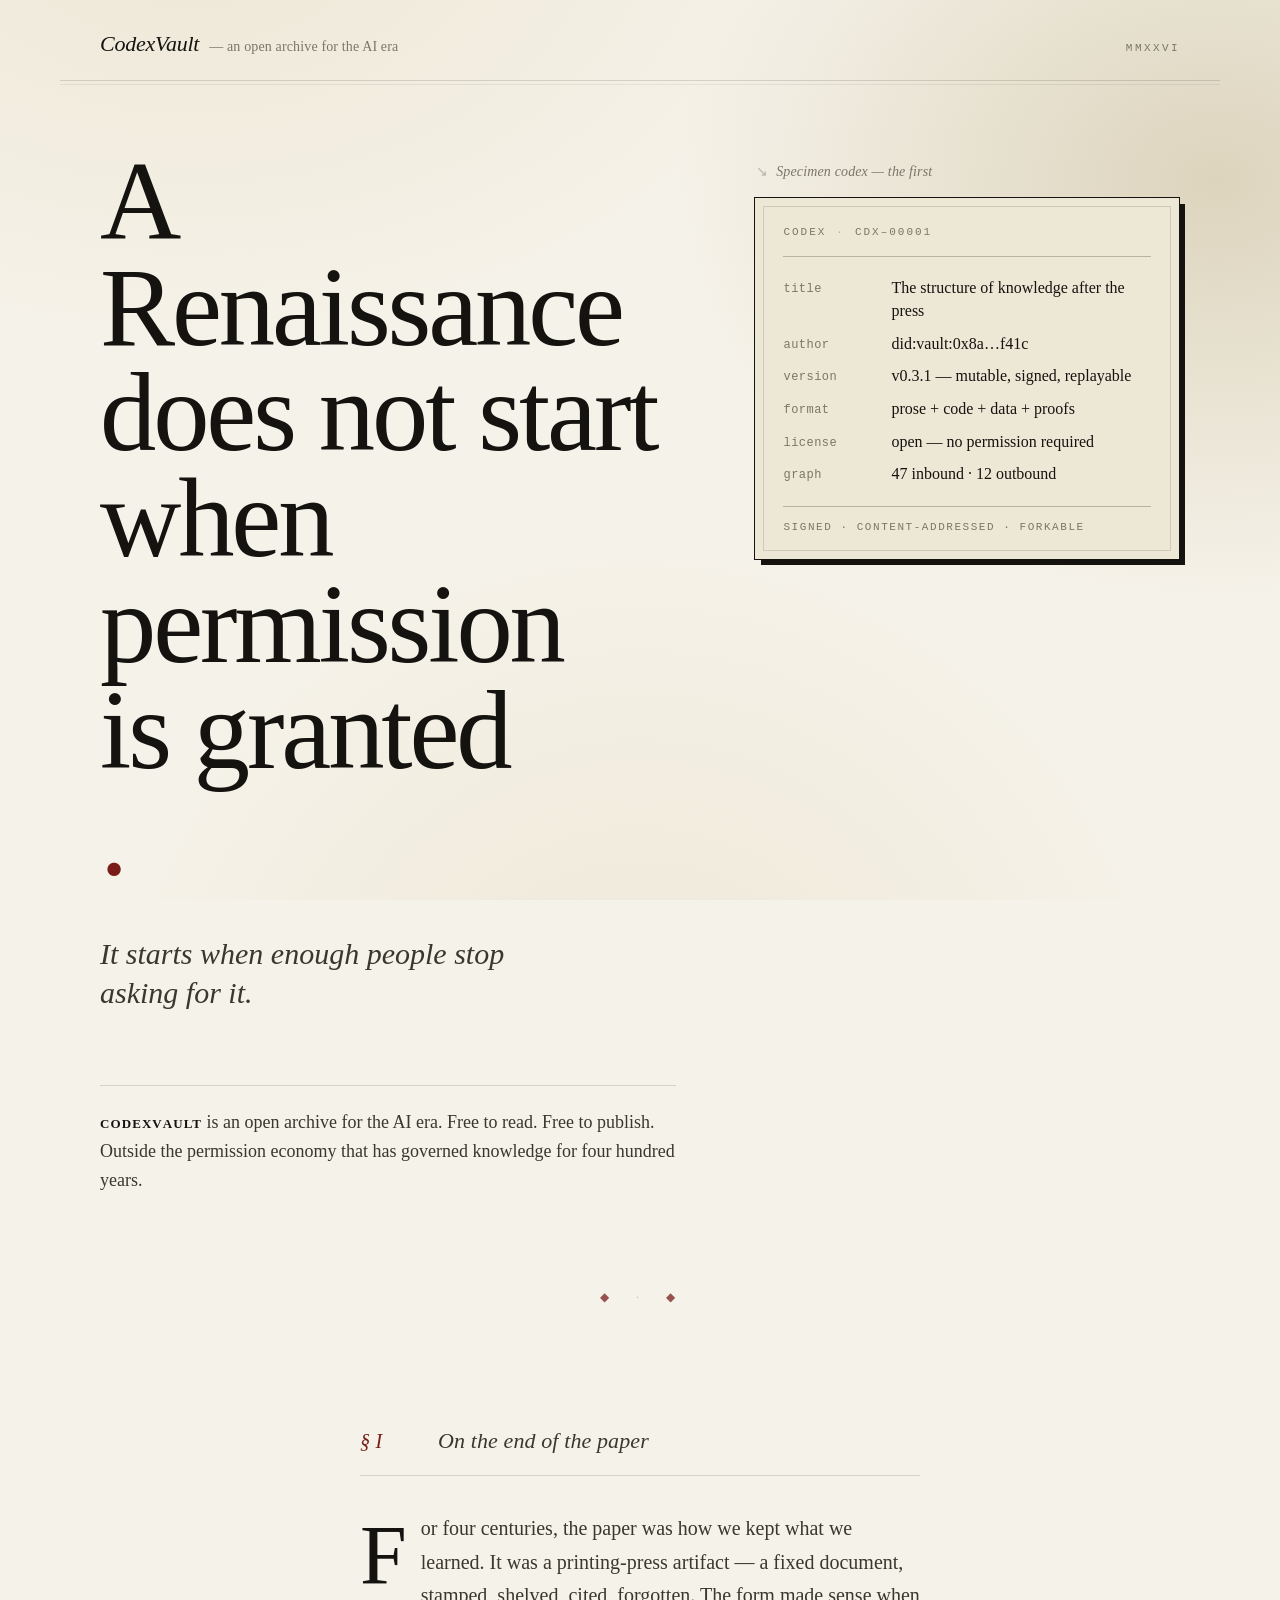
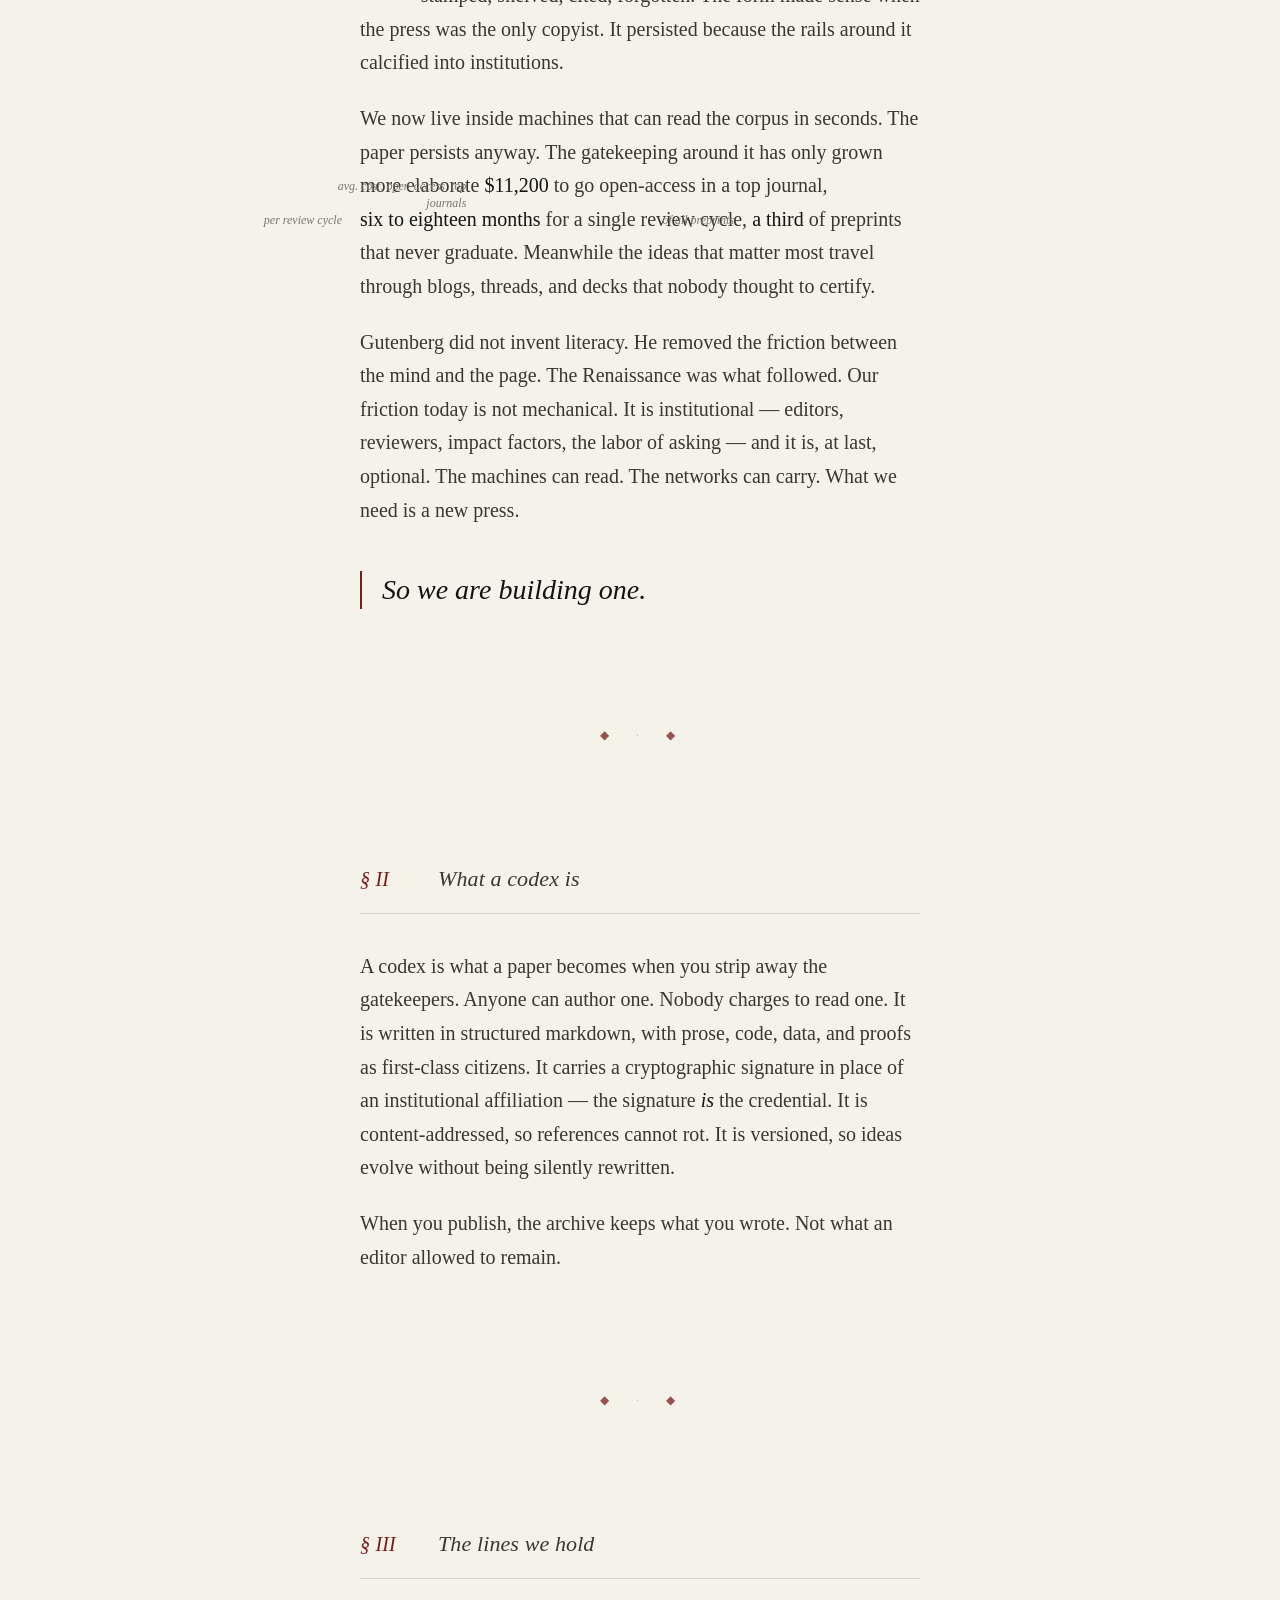
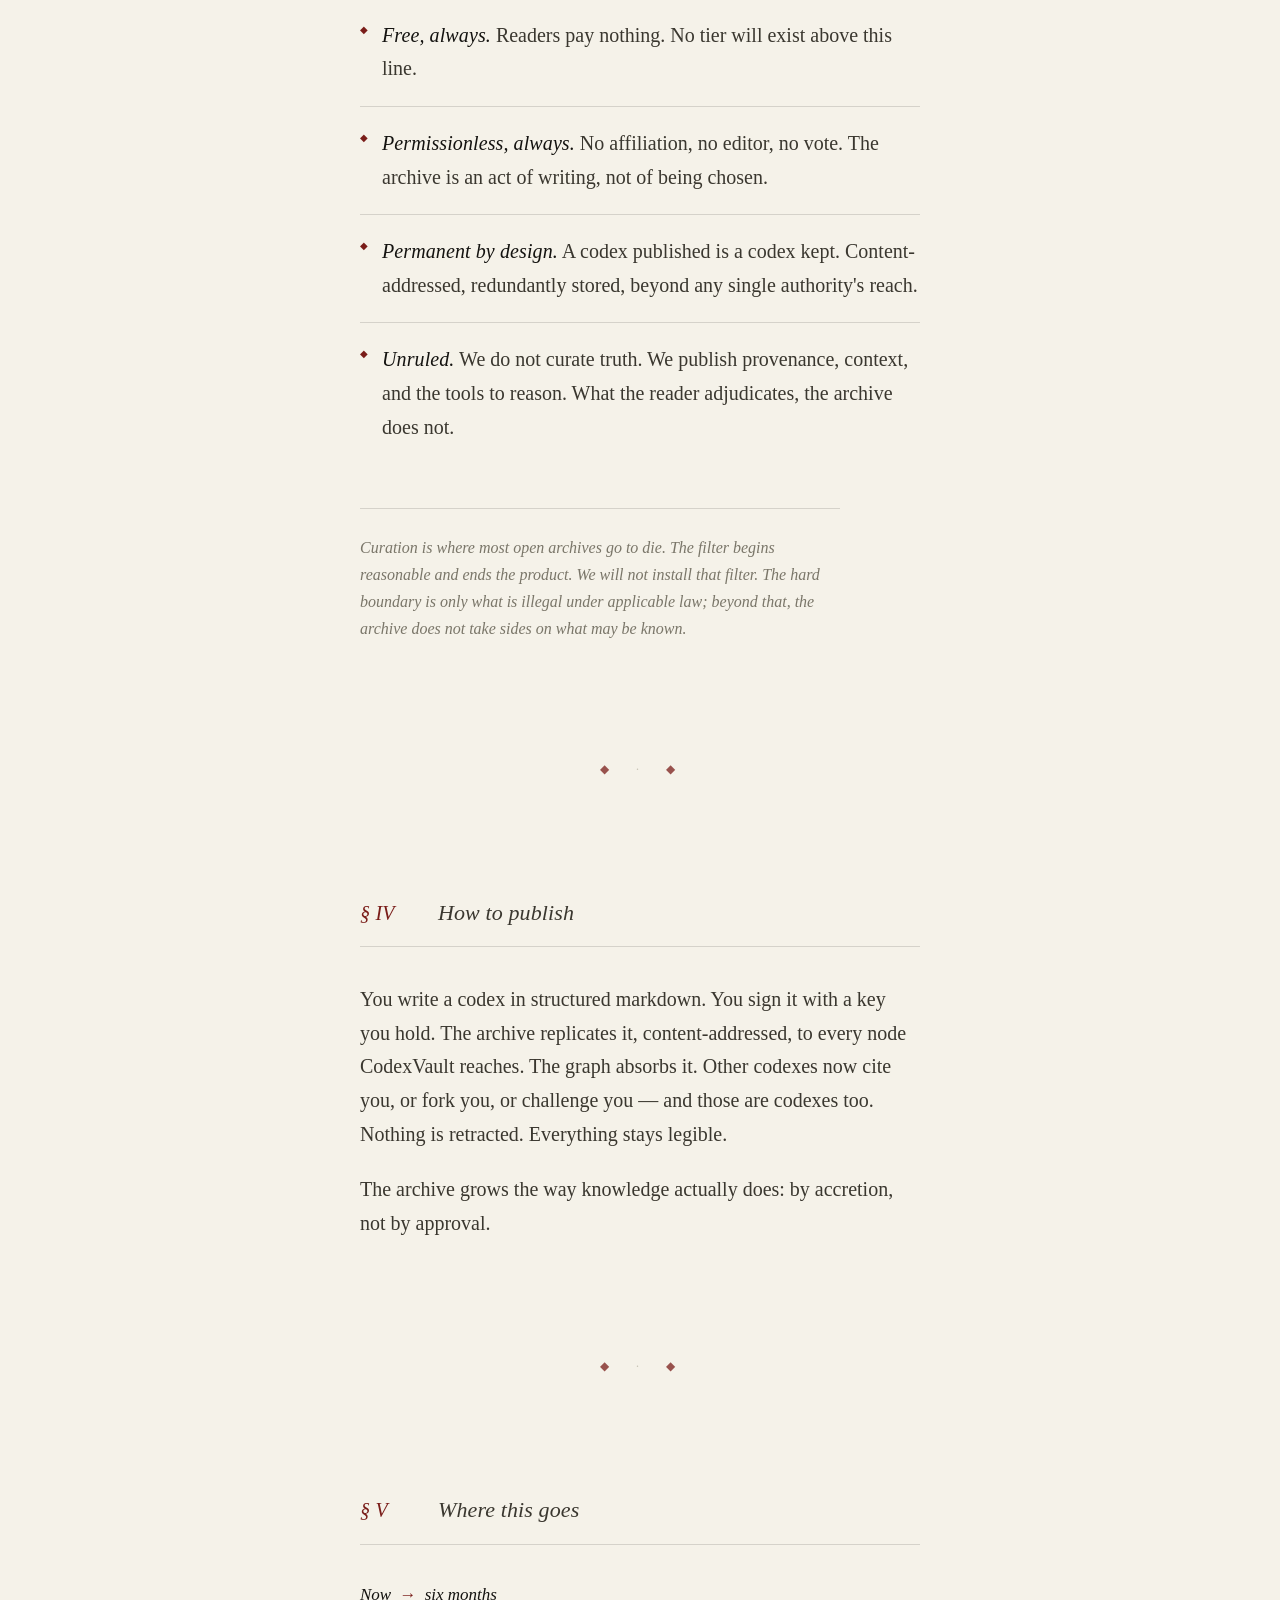
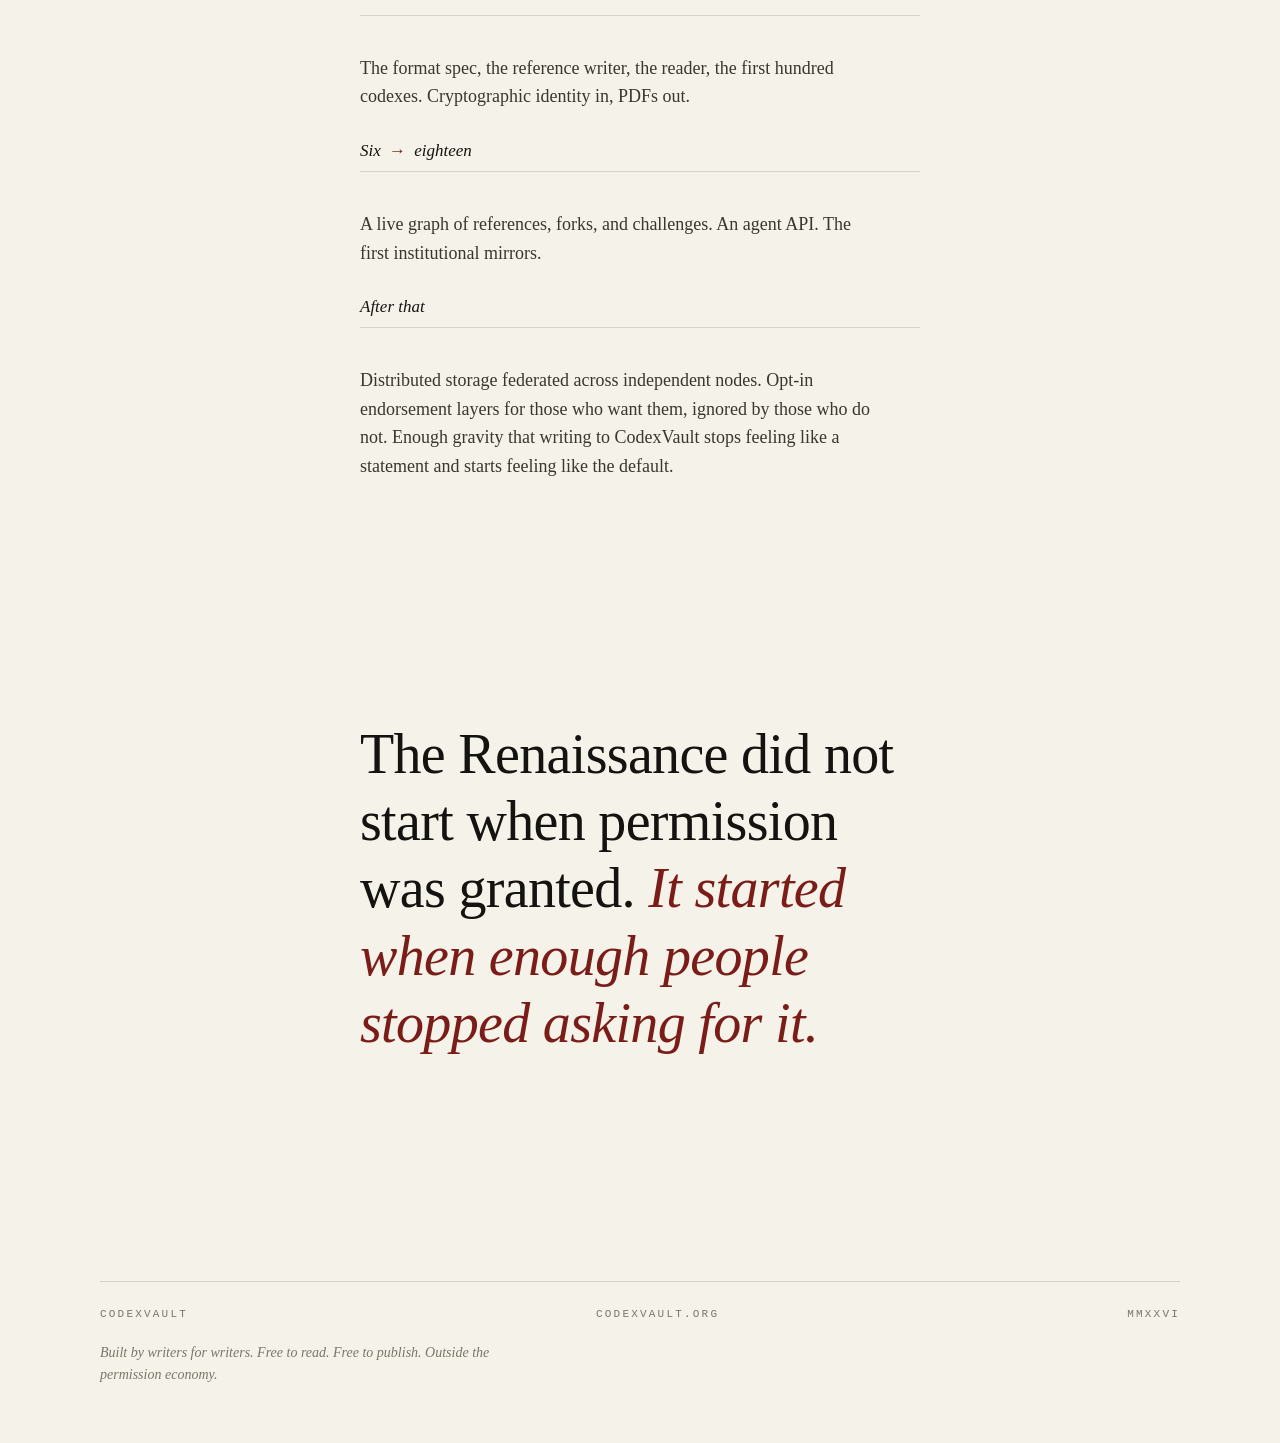
==== commit 1d4f1aca: "Design pass: asymmetric hero, marginalia, folio numbers - Hero becomes two-column on desktop: manife" ====
--- a/index.html
+++ b/index.html
@@ -5,109 +5,143 @@
 <meta name="viewport" content="width=device-width,initial-scale=1">
 <title>CodexVault — an open archive for the AI era</title>
 <meta name="description" content="An open archive for the AI era. Free to read. Free to publish. Outside the permission economy.">
-<link rel="icon" href="data:image/svg+xml,%3Csvg xmlns='http://www.w3.org/2000/svg' viewBox='0 0 64 64'%3E%3Crect width='64' height='64' fill='%23f5f2e9'/%3E%3Ctext x='32' y='42' text-anchor='middle' font-family='Georgia' font-size='36' fill='%23131210'%3EC%3C/text%3E%3C/svg%3E">
+<meta name="color-scheme" content="light dark">
+<link rel="icon" href="data:image/svg+xml,%3Csvg xmlns='http://www.w3.org/2000/svg' viewBox='0 0 64 64'%3E%3Crect width='64' height='64' fill='%23f5f2e9'/%3E%3Ctext x='32' y='44' text-anchor='middle' font-family='Georgia' font-size='40' fill='%237a1d19' font-style='italic'%3EC%3C/text%3E%3C/svg%3E">
 <link rel="stylesheet" href="styles.css">
 </head>
 <body>
 
-<header class="topbar">
-  <span class="brand">CodexVault</span>
-  <span class="dot">·</span>
-  <span class="url">codexvault.org</span>
-  <span class="spacer"></span>
-  <a href="#archive" class="nav-link">the archive</a>
-  <a href="#publish" class="nav-link">publish</a>
+<header class="mast">
+  <div class="mast-inner">
+    <span class="mast-title">CodexVault</span>
+    <span class="mast-sub">&mdash;&nbsp;an open archive for the AI era</span>
+    <span class="mast-date">MMXXVI</span>
+  </div>
+  <div class="mast-rule" aria-hidden="true"></div>
+  <div class="mast-underrule" aria-hidden="true"></div>
 </header>
 
 <main>
 
 <section class="hero">
-  <h1>
-    <span>A Renaissance</span>
-    <span>does not start</span>
-    <span>when permission</span>
-    <span>is granted<span class="period">.</span></span>
-  </h1>
-  <p class="hero-sub">
-    It starts when enough people stop asking for it.
-  </p>
+  <div class="hero-grid">
+    <div class="hero-text">
+      <h1>
+        <span>A Renaissance</span>
+        <span>does not start</span>
+        <span>when permission</span>
+        <span>is granted<span class="period">.</span></span>
+      </h1>
+      <p class="hero-sub">It starts when enough people stop asking for it.</p>
+    </div>
+
+    <aside class="hero-specimen">
+      <p class="specimen-label">Specimen codex &mdash; the first</p>
+      <div class="codex-card">
+        <div class="codex-meta">
+          <span>Codex</span>
+          <span class="kb">·</span>
+          <span>CDX&ndash;00001</span>
+        </div>
+        <dl class="codex-fields">
+          <dt>title</dt>   <dd>The structure of knowledge after the press</dd>
+          <dt>author</dt>  <dd>did:vault:0x8a&hellip;f41c</dd>
+          <dt>version</dt> <dd>v0.3.1 &mdash; mutable, signed, replayable</dd>
+          <dt>format</dt>  <dd>prose + code + data + proofs</dd>
+          <dt>license</dt> <dd>open &mdash; no permission required</dd>
+          <dt>graph</dt>   <dd>47 inbound &middot; 12 outbound</dd>
+        </dl>
+        <p class="codex-foot">signed &middot; content-addressed &middot; forkable</p>
+      </div>
+    </aside>
+  </div>
+
   <p class="hero-mark">
     <strong>CodexVault</strong> is an open archive for the AI era. Free to read. Free to publish.
     Outside the permission economy that has governed knowledge for four hundred years.
   </p>
 </section>
 
-<section class="essay">
-  <h2 class="kicker">On the end of the paper</h2>
+<div class="ornament" aria-hidden="true"><span>◆</span><span>·</span><span>◆</span></div>
+
+<article class="essay">
+  <header class="essay-head">
+    <span class="folio">§&nbsp;I</span>
+    <h2 class="kicker">On the end of the paper</h2>
+  </header>
 
   <p class="drop">For four centuries, the paper was how we kept what we learned. It was a printing-press artifact &mdash; a fixed document, stamped, shelved, cited, forgotten. The form made sense when the press was the only copyist. It persisted because the rails around it calcified into institutions.</p>
 
-  <p>We now live inside machines that can read the corpus in seconds. The paper persists anyway. The gatekeeping around it has only grown more elaborate &mdash; <span class="num">$11,200</span> to go open-access in a top journal, <span class="num">six to eighteen months</span> for a single review cycle, <span class="num">a third</span> of preprints that never graduate. Meanwhile the ideas that matter most travel through blogs, threads, and decks that nobody thought to certify.</p>
+  <p>We now live inside machines that can read the corpus in seconds. The paper persists anyway. The gatekeeping around it has only grown more elaborate <span class="margin" data-note="avg. cost, open-access, top journals"><span class="num">$11,200</span></span> to go open-access in a top journal, <span class="margin" data-note="per review cycle"><span class="num">six to eighteen months</span></span> for a single review cycle, <span class="margin" data-note="of all preprints"><span class="num">a third</span></span> of preprints that never graduate. Meanwhile the ideas that matter most travel through blogs, threads, and decks that nobody thought to certify.</p>
 
   <p>Gutenberg did not invent literacy. He removed the friction between the mind and the page. The Renaissance was what followed. Our friction today is not mechanical. It is institutional &mdash; editors, reviewers, impact factors, the labor of asking &mdash; and it is, at last, optional. The machines can read. The networks can carry. What we need is a new press.</p>
 
   <p class="pull">So we are building one.</p>
-</section>
+</article>
 
-<hr class="rule">
+<div class="ornament" aria-hidden="true"><span>◆</span><span>·</span><span>◆</span></div>
 
-<section id="archive" class="essay">
-  <h2 class="kicker">What a codex is</h2>
+<article id="archive" class="essay">
+  <header class="essay-head">
+    <span class="folio">§&nbsp;II</span>
+    <h2 class="kicker">What a codex is</h2>
+  </header>
 
   <p>A codex is what a paper becomes when you strip away the gatekeepers. Anyone can author one. Nobody charges to read one. It is written in structured markdown, with prose, code, data, and proofs as first-class citizens. It carries a cryptographic signature in place of an institutional affiliation &mdash; the signature <em>is</em> the credential. It is content-addressed, so references cannot rot. It is versioned, so ideas evolve without being silently rewritten.</p>
 
   <p>When you publish, the archive keeps what you wrote. Not what an editor allowed to remain.</p>
+</article>
 
-  <aside class="codex-card">
-    <div class="codex-meta">
-      <span>Codex</span>
-      <span class="kb">·</span>
-      <span>CDX&ndash;00001</span>
-    </div>
-    <dl class="codex-fields">
-      <dt>title</dt>   <dd>The structure of knowledge after the press</dd>
-      <dt>author</dt>  <dd>did:vault:0x8a&hellip;f41c</dd>
-      <dt>version</dt> <dd>v0.3.1 &mdash; mutable, signed, replayable</dd>
-      <dt>format</dt>  <dd>prose + code + data + proofs</dd>
-      <dt>license</dt> <dd>open &mdash; no permission required</dd>
-      <dt>graph</dt>   <dd>47 inbound references &middot; 12 outbound</dd>
-    </dl>
-    <p class="codex-foot">signed &middot; content-addressed &middot; forkable</p>
-  </aside>
-</section>
+<div class="ornament" aria-hidden="true"><span>◆</span><span>·</span><span>◆</span></div>
 
-<hr class="rule">
+<article class="essay">
+  <header class="essay-head">
+    <span class="folio">§&nbsp;III</span>
+    <h2 class="kicker">The lines we hold</h2>
+  </header>
 
-<section class="essay">
-  <h2 class="kicker">The lines we hold</h2>
-
-  <p><em>Free, always.</em> Readers pay nothing. No tier will exist above this line.</p>
-  <p><em>Permissionless, always.</em> No affiliation, no editor, no vote. The archive is an act of writing, not of being chosen.</p>
-  <p><em>Permanent by design.</em> A codex published is a codex kept. Content-addressed, redundantly stored, beyond any single authority's reach.</p>
-  <p><em>Unruled.</em> We do not curate truth. We publish provenance, context, and the tools to reason. What the reader adjudicates, the archive does not.</p>
+  <div class="creed">
+    <p><em>Free, always.</em> Readers pay nothing. No tier will exist above this line.</p>
+    <p><em>Permissionless, always.</em> No affiliation, no editor, no vote. The archive is an act of writing, not of being chosen.</p>
+    <p><em>Permanent by design.</em> A codex published is a codex kept. Content-addressed, redundantly stored, beyond any single authority's reach.</p>
+    <p><em>Unruled.</em> We do not curate truth. We publish provenance, context, and the tools to reason. What the reader adjudicates, the archive does not.</p>
+  </div>
 
   <p class="post">Curation is where most open archives go to die. The filter begins reasonable and ends the product. We will not install that filter. The hard boundary is only what is illegal under applicable law; beyond that, the archive does not take sides on what may be known.</p>
-</section>
+</article>
 
-<hr class="rule">
+<div class="ornament" aria-hidden="true"><span>◆</span><span>·</span><span>◆</span></div>
 
-<section id="publish" class="essay">
-  <h2 class="kicker">How to publish</h2>
+<article id="publish" class="essay">
+  <header class="essay-head">
+    <span class="folio">§&nbsp;IV</span>
+    <h2 class="kicker">How to publish</h2>
+  </header>
 
   <p>You write a codex in structured markdown. You sign it with a key you hold. The archive replicates it, content-addressed, to every node CodexVault reaches. The graph absorbs it. Other codexes now cite you, or fork you, or challenge you &mdash; and those are codexes too. Nothing is retracted. Everything stays legible.</p>
 
   <p>The archive grows the way knowledge actually does: by accretion, not by approval.</p>
-</section>
+</article>
 
-<hr class="rule">
+<div class="ornament" aria-hidden="true"><span>◆</span><span>·</span><span>◆</span></div>
 
-<section class="essay">
-  <h2 class="kicker">Where this goes</h2>
+<article class="essay">
+  <header class="essay-head">
+    <span class="folio">§&nbsp;V</span>
+    <h2 class="kicker">Where this goes</h2>
+  </header>
 
-  <p><em>Now &rarr; six months.</em> The format spec, the reference writer, the reader, the first hundred codexes. Cryptographic identity in, PDFs out.</p>
-  <p><em>Six to eighteen.</em> A live graph of references, forks, and challenges. An agent API. The first institutional mirrors.</p>
-  <p><em>After that.</em> Distributed storage federated across independent nodes. Opt-in endorsement layers for those who want them, ignored by those who do not. Enough gravity that writing to CodexVault stops feeling like a statement and starts feeling like the default.</p>
-</section>
+  <dl class="horizon">
+    <dt>Now <span class="arr">&rarr;</span> six months</dt>
+    <dd>The format spec, the reference writer, the reader, the first hundred codexes. Cryptographic identity in, PDFs out.</dd>
+
+    <dt>Six <span class="arr">&rarr;</span> eighteen</dt>
+    <dd>A live graph of references, forks, and challenges. An agent API. The first institutional mirrors.</dd>
+
+    <dt>After that</dt>
+    <dd>Distributed storage federated across independent nodes. Opt-in endorsement layers for those who want them, ignored by those who do not. Enough gravity that writing to CodexVault stops feeling like a statement and starts feeling like the default.</dd>
+  </dl>
+</article>
 
 <section class="closer">
   <p class="closer-text">
@@ -119,6 +153,7 @@
 </main>
 
 <footer class="foot">
+  <div class="foot-rule" aria-hidden="true"></div>
   <div class="foot-row">
     <span>CodexVault</span>
     <span>codexvault.org</span>
--- a/styles.css
+++ b/styles.css
@@ -1,219 +1,209 @@
+/* ═════════════════════════════════════════════════════════════
+   CodexVault — styles
+   System-serif composition. No external fonts. No JS. No tracking.
+   ═════════════════════════════════════════════════════════════ */
+
 :root {
-  --paper: #f5f2e9;
-  --paper-warm: #ede8d9;
-  --ink: #131210;
-  --ink-soft: #3d3a33;
-  --ink-mute: #7a7669;
-  --ink-faint: #b8b3a3;
-  --accent: #7a1d19;
-  --rule: rgba(19,18,16,0.14);
-  --serif: "Iowan Old Style", "Hoefler Text", "Apple Garamond", Garamond, "EB Garamond", Georgia, "Times New Roman", serif;
-  --sans: -apple-system, BlinkMacSystemFont, "Inter", "Segoe UI", system-ui, sans-serif;
-  --mono: ui-monospace, "SF Mono", "JetBrains Mono", Menlo, Consolas, monospace;
-  --col: 660px;
-  --wide: 1120px;
+  --paper:       #f5f2e9;
+  --paper-warm:  #ede7d5;
+  --paper-shade: #ddd4bd;
+  --ink:         #141310;
+  --ink-soft:    #3a372f;
+  --ink-mute:    #7a7669;
+  --ink-faint:   #b8b3a3;
+  --accent:      #7a1d19;   /* oxblood */
+  --accent-2:    #a6873a;   /* ochre */
+  --rule:        rgba(20,19,16,0.14);
+  --rule-soft:   rgba(20,19,16,0.07);
+
+  --serif: "Iowan Old Style", "Hoefler Text", "Apple Garamond", "EB Garamond", "Libre Caslon Text", Garamond, Georgia, "Times New Roman", serif;
+  --sans:  -apple-system, BlinkMacSystemFont, "Inter", "Segoe UI", system-ui, sans-serif;
+  --mono:  ui-monospace, "SF Mono", "JetBrains Mono", Menlo, Consolas, monospace;
+
+  --col:   640px;       /* text column */
+  --gutter: 80px;       /* marginalia gutter */
+  --wide:  1160px;      /* page width */
+  --pad:   40px;        /* horizontal padding */
+}
+
+@media (prefers-color-scheme: dark) {
+  :root {
+    --paper:       #14120e;
+    --paper-warm:  #1b1814;
+    --paper-shade: #211d17;
+    --ink:         #f1ede1;
+    --ink-soft:    #d4ceba;
+    --ink-mute:    #8e8778;
+    --ink-faint:   #524e44;
+    --accent:      #e5775b;   /* warmer in dark */
+    --accent-2:    #d9b86b;
+    --rule:        rgba(241,237,225,0.14);
+    --rule-soft:   rgba(241,237,225,0.06);
+  }
 }
 
 * { box-sizing: border-box; }
-html { -webkit-text-size-adjust: 100%; }
-html, body {
-  margin: 0; padding: 0;
-  background: var(--paper);
-  color: var(--ink);
-}
+html { -webkit-text-size-adjust: 100%; scroll-behavior: smooth; }
+html, body { margin: 0; padding: 0; background: var(--paper); color: var(--ink); }
+
 body {
   font-family: var(--serif);
   font-size: 19px;
   line-height: 1.62;
   -webkit-font-smoothing: antialiased;
   -moz-osx-font-smoothing: grayscale;
-  font-feature-settings: "kern" 1, "liga" 1, "onum" 1;
-}
+  font-feature-settings: "kern" 1, "liga" 1, "onum" 1, "calt" 1;
+
+  /* a whisper of paper tooth — large, slow-moving radial to avoid
+     banding on solid backgrounds. not an image, not a fingerprint. */
+  background-image:
+    radial-gradient(1200px 800px at 15% -10%, var(--paper-warm), transparent 55%),
+    radial-gradient(900px 700px at 95% 20%, var(--paper-shade), transparent 60%),
+    radial-gradient(1000px 1000px at 50% 120%, var(--paper-warm), transparent 55%);
+  background-attachment: fixed;
+}
+
 img { display: block; max-width: 100%; height: auto; }
 em { font-style: italic; }
 
 a {
   color: var(--ink);
   text-decoration: none;
-  border-bottom: 1px solid var(--ink-faint);
-  transition: border-color .15s, color .15s;
-}
-a:hover { border-color: var(--accent); color: var(--accent); }
-
-/* ── Topbar ─────────────────────────────────────────────────── */
-
-.topbar {
+  background-image: linear-gradient(to right, var(--accent), var(--accent));
+  background-repeat: no-repeat;
+  background-position: 0 100%;
+  background-size: 0 1px;
+  padding-bottom: 2px;
+  transition: background-size .28s ease, color .2s;
+}
+a:hover { background-size: 100% 1px; color: var(--accent); }
+
+/* ─── Masthead ──────────────────────────────────────────────── */
+
+.mast {
+  padding-top: 26px;
+  position: relative;
+}
+.mast-inner {
+  max-width: var(--wide);
+  margin: 0 auto;
+  padding: 0 var(--pad) 18px;
   display: flex; align-items: baseline; gap: 10px;
+}
+.mast-title {
+  font-family: var(--serif);
+  font-size: 22px;
+  letter-spacing: -0.01em;
+  font-style: italic;
+  color: var(--ink);
+}
+.mast-sub {
+  font-family: var(--serif);
+  font-size: 14px;
+  color: var(--ink-mute);
+  letter-spacing: 0.01em;
+}
+.mast-date {
+  margin-left: auto;
+  font-family: var(--mono);
+  font-size: 11px;
+  letter-spacing: 0.22em;
+  color: var(--ink-mute);
+}
+.mast-rule, .mast-underrule {
   max-width: var(--wide);
-  margin: 0 auto; padding: 22px 36px;
-  font-family: var(--mono);
-  font-size: 12px;
-  letter-spacing: 0.04em;
-  color: var(--ink-mute);
-}
-.topbar .brand {
-  color: var(--ink);
-  font-family: var(--serif);
-  font-size: 18px;
-  letter-spacing: 0;
-}
-.topbar .dot { color: var(--ink-faint); }
-.topbar .url { color: var(--ink-mute); }
-.topbar .spacer { flex: 1; }
-.topbar .nav-link {
-  border: 0;
-  color: var(--ink-mute);
-  margin-left: 22px;
-  font-family: var(--mono);
-  font-size: 12px;
-  letter-spacing: 0.05em;
-}
-.topbar .nav-link:hover { color: var(--accent); }
-
-/* ── Hero ───────────────────────────────────────────────────── */
+  margin: 0 auto;
+  height: 1px;
+  background: var(--rule);
+}
+.mast-underrule {
+  height: 1px;
+  margin-top: 3px;
+  opacity: 0.5;
+}
+
+/* ─── Hero ──────────────────────────────────────────────────── */
 
 .hero {
   max-width: var(--wide);
-  margin: 56px auto 100px;
-  padding: 0 36px;
-}
+  margin: 64px auto 96px;
+  padding: 0 var(--pad);
+}
+.hero-grid {
+  display: grid;
+  grid-template-columns: minmax(0, 1.35fr) minmax(0, 1fr);
+  gap: 80px;
+  align-items: start;
+}
+.hero-text { min-width: 0; }
 .hero h1 {
   font-family: var(--serif);
   font-weight: 400;
-  font-size: clamp(52px, 8.6vw, 124px);
-  line-height: 0.96;
-  letter-spacing: -0.025em;
-  margin: 0 0 48px;
-  max-width: 18ch;
-}
-.hero h1 span {
-  display: block;
-}
+  font-size: clamp(56px, 8.8vw, 132px);
+  line-height: 0.94;
+  letter-spacing: -0.028em;
+  margin: 0 0 44px;
+  color: var(--ink);
+}
+.hero h1 span { display: block; }
 .hero h1 .period { color: var(--accent); }
 .hero-sub {
   font-family: var(--serif);
   font-style: italic;
-  font-size: clamp(24px, 3vw, 34px);
+  font-size: clamp(22px, 2.6vw, 30px);
   line-height: 1.32;
   color: var(--ink-soft);
-  margin: 0 0 64px;
-  max-width: 30ch;
-}
-.hero-mark {
-  max-width: 56ch;
-  font-size: 19px;
-  color: var(--ink-soft);
-  margin: 0;
-  padding-top: 28px;
-  border-top: 1px solid var(--rule);
-}
-.hero-mark strong {
-  color: var(--ink);
-  font-weight: 600;
-  font-variant-caps: small-caps;
-  letter-spacing: 0.02em;
-}
-
-/* ── Rules ──────────────────────────────────────────────────── */
-
-hr.rule {
-  border: 0;
-  border-top: 1px solid var(--rule);
-  max-width: var(--wide);
-  margin: 0 auto;
-}
-
-/* ── Essay sections ─────────────────────────────────────────── */
-
-.essay {
-  max-width: var(--col);
-  margin: 0 auto;
-  padding: 112px 36px;
-}
-
-.kicker {
-  font-family: var(--serif);
-  font-style: italic;
-  font-weight: 400;
-  font-size: 20px;
-  color: var(--ink-mute);
+  margin: 0;
+  max-width: 28ch;
+}
+
+.hero-specimen {
+  margin: 0;
+  position: relative;
+  padding-top: 12px;
+}
+.specimen-label {
+  font-family: var(--serif);
+  font-style: italic;
+  font-size: 14px;
+  color: var(--ink-mute);
+  margin: 0 0 14px 2px;
   letter-spacing: 0.01em;
-  margin: 0 0 40px;
-  padding-bottom: 18px;
-  border-bottom: 1px solid var(--rule);
-}
-
-.essay p {
-  margin: 0 0 26px;
-  color: var(--ink-soft);
-  font-size: 20px;
-  line-height: 1.65;
-}
-.essay p:last-child { margin-bottom: 0; }
-.essay p em { color: var(--ink); }
-.essay p strong { color: var(--ink); font-weight: 600; }
-
-/* Drop cap */
-.essay p.drop::first-letter {
-  font-family: var(--serif);
-  float: left;
-  font-size: 72px;
-  line-height: 0.88;
-  padding: 8px 12px 0 0;
-  color: var(--ink);
-  font-weight: 400;
+}
+.specimen-label::before {
+  content: "↘ ";
   font-style: normal;
-}
-
-/* Inline numbers, quietly highlighted */
-.essay .num {
-  font-variant-numeric: tabular-nums oldstyle-nums;
-  color: var(--ink);
-  font-weight: 500;
-}
-
-/* Pull quote */
-.essay p.pull {
-  font-family: var(--serif);
-  font-style: italic;
-  font-size: 26px;
-  line-height: 1.4;
-  color: var(--ink);
-  margin-top: 36px;
-  padding-left: 18px;
-  border-left: 2px solid var(--accent);
-}
-
-/* Post-scriptum paragraph (tighter, smaller) */
-.essay p.post {
-  margin-top: 36px;
-  padding-top: 26px;
-  border-top: 1px solid var(--rule);
-  font-size: 17px;
-  color: var(--ink-mute);
-  font-style: italic;
-}
-
-/* ── Codex card ─────────────────────────────────────────────── */
-
+  color: var(--ink-faint);
+  margin-right: 4px;
+}
+
+/* codex card */
 .codex-card {
-  margin: 48px 0 0;
-  padding: 28px 30px;
+  padding: 26px 28px 22px;
   background: var(--paper-warm);
   border: 1px solid var(--ink);
-  position: relative;
   box-shadow: 6px 6px 0 -1px var(--ink);
+  position: relative;
+}
+.codex-card::before {
+  content: "";
+  position: absolute;
+  top: 8px; right: 8px; bottom: 8px; left: 8px;
+  border: 1px solid var(--rule);
+  pointer-events: none;
 }
 .codex-meta {
   display: flex; gap: 10px; align-items: baseline;
   font-family: var(--mono);
   font-size: 11px;
-  letter-spacing: 0.16em;
+  letter-spacing: 0.18em;
   text-transform: uppercase;
   color: var(--ink-mute);
-  margin-bottom: 22px;
+  margin-bottom: 20px;
   padding-bottom: 14px;
   border-bottom: 1px solid var(--ink-faint);
+  position: relative;
+  z-index: 1;
 }
 .codex-meta .kb { color: var(--ink-faint); }
 .codex-fields {
@@ -221,60 +211,266 @@
   grid-template-columns: 86px 1fr;
   gap: 10px 22px;
   margin: 0;
+  position: relative;
+  z-index: 1;
 }
 .codex-fields dt {
   font-family: var(--mono);
   font-size: 12px;
   color: var(--ink-mute);
-  letter-spacing: 0.05em;
+  letter-spacing: 0.04em;
   padding-top: 3px;
+  font-variant-numeric: tabular-nums;
 }
 .codex-fields dd {
   margin: 0;
   font-family: var(--serif);
   color: var(--ink);
   font-size: 16px;
-  line-height: 1.45;
+  line-height: 1.42;
 }
 .codex-foot {
-  margin: 22px 0 0 !important;
-  padding-top: 14px;
+  margin: 20px 0 0 !important;
+  padding-top: 12px;
   border-top: 1px solid var(--ink-faint);
   font-family: var(--mono) !important;
   font-size: 11px !important;
-  letter-spacing: 0.12em;
+  letter-spacing: 0.14em;
   text-transform: uppercase;
   color: var(--ink-mute) !important;
-}
-
-/* ── Closing ────────────────────────────────────────────────── */
+  position: relative; z-index: 1;
+}
+
+.hero-mark {
+  margin: 72px 0 0;
+  padding-top: 22px;
+  max-width: 64ch;
+  font-size: 18px;
+  color: var(--ink-soft);
+  border-top: 1px solid var(--rule);
+}
+.hero-mark strong {
+  color: var(--ink);
+  font-weight: 600;
+  font-variant-caps: all-small-caps;
+  letter-spacing: 0.06em;
+}
+
+/* ─── Ornaments ─────────────────────────────────────────────── */
+
+.ornament {
+  max-width: var(--wide);
+  margin: 40px auto;
+  padding: 0 var(--pad);
+  display: flex;
+  justify-content: center;
+  gap: 22px;
+  color: var(--accent);
+  font-size: 12px;
+  letter-spacing: 0.4em;
+  opacity: 0.75;
+}
+.ornament span { line-height: 1; }
+.ornament span:nth-child(2) { color: var(--ink-faint); }
+
+/* ─── Essay sections ────────────────────────────────────────── */
+
+.essay {
+  max-width: var(--col);
+  margin: 0 auto;
+  padding: 80px var(--pad) 80px;
+  position: relative;
+}
+
+.essay-head {
+  display: grid;
+  grid-template-columns: 60px 1fr;
+  align-items: baseline;
+  gap: 18px;
+  margin-bottom: 36px;
+  padding-bottom: 16px;
+  border-bottom: 1px solid var(--rule);
+}
+.folio {
+  font-family: var(--serif);
+  font-style: italic;
+  font-variant-numeric: oldstyle-nums;
+  font-size: 20px;
+  color: var(--accent);
+  letter-spacing: 0.01em;
+  white-space: nowrap;
+}
+.kicker {
+  font-family: var(--serif);
+  font-style: italic;
+  font-weight: 400;
+  font-size: 22px;
+  color: var(--ink-soft);
+  letter-spacing: 0.005em;
+  margin: 0;
+}
+
+.essay p {
+  margin: 0 0 22px;
+  color: var(--ink-soft);
+  font-size: 20px;
+  line-height: 1.68;
+  max-width: 60ch;
+}
+.essay p:last-child { margin-bottom: 0; }
+.essay p em { color: var(--ink); }
+.essay p strong { color: var(--ink); font-weight: 600; }
+
+/* Drop cap — bigger, bolder, stern */
+.essay p.drop::first-letter {
+  font-family: var(--serif);
+  float: left;
+  font-size: 84px;
+  line-height: 0.82;
+  padding: 10px 14px 0 0;
+  color: var(--ink);
+  font-weight: 400;
+  font-style: normal;
+}
+
+/* Inline numbers, quietly stronger */
+.essay .num {
+  color: var(--ink);
+  font-weight: 500;
+  font-variant-numeric: tabular-nums oldstyle-nums;
+  white-space: nowrap;
+}
+
+/* Marginalia — on wide screens, notes float into the left margin */
+.essay .margin { position: relative; }
+.essay .margin::after {
+  content: attr(data-note);
+  position: absolute;
+  right: calc(100% + 18px);
+  top: 0.35em;
+  width: 160px;
+  font-family: var(--serif);
+  font-style: italic;
+  font-size: 12px;
+  color: var(--ink-mute);
+  line-height: 1.35;
+  text-align: right;
+  opacity: 0;
+  transform: translateX(8px);
+  transition: opacity .3s, transform .3s;
+  pointer-events: none;
+}
+@media (min-width: 1080px) {
+  .essay .margin::after { opacity: 1; transform: translateX(0); }
+}
+
+/* Pull */
+.essay p.pull {
+  font-family: var(--serif);
+  font-style: italic;
+  font-size: 28px;
+  line-height: 1.36;
+  color: var(--ink);
+  margin-top: 44px;
+  padding-left: 20px;
+  border-left: 2px solid var(--accent);
+  max-width: 32ch;
+}
+
+/* Post-script */
+.essay p.post {
+  margin-top: 44px;
+  padding-top: 26px;
+  border-top: 1px solid var(--rule);
+  font-size: 16px;
+  color: var(--ink-mute);
+  font-style: italic;
+}
+
+/* Creed — four italic leads, ornament between */
+.creed { margin: 0; }
+.creed p {
+  position: relative;
+  padding: 20px 0 20px 22px;
+  border-top: 1px solid var(--rule);
+  margin: 0;
+  max-width: 62ch;
+}
+.creed p:first-child { border-top: 0; padding-top: 4px; }
+.creed p::before {
+  content: "◆";
+  position: absolute;
+  left: 0; top: 26px;
+  color: var(--accent);
+  font-size: 10px;
+  line-height: 1;
+}
+.creed p:first-child::before { top: 10px; }
+.creed p em {
+  color: var(--ink);
+  font-weight: 500;
+  letter-spacing: 0.005em;
+}
+
+/* Horizon (roadmap) */
+.horizon {
+  margin: 0;
+  display: grid;
+  grid-template-columns: 1fr;
+  gap: 26px;
+}
+.horizon dt {
+  font-family: var(--serif);
+  font-style: italic;
+  font-size: 17px;
+  color: var(--ink);
+  margin: 0;
+  padding-bottom: 6px;
+  border-bottom: 1px solid var(--rule);
+  font-variant-numeric: oldstyle-nums;
+}
+.horizon dt .arr {
+  color: var(--accent);
+  margin: 0 4px;
+  font-style: normal;
+}
+.horizon dd {
+  margin: 12px 0 0;
+  font-size: 18px;
+  color: var(--ink-soft);
+  line-height: 1.6;
+  max-width: 58ch;
+}
+
+/* ─── Closer ────────────────────────────────────────────────── */
 
 .closer {
   max-width: var(--col);
   margin: 0 auto;
-  padding: 160px 36px 180px;
+  padding: 160px var(--pad) 200px;
   text-align: left;
 }
 .closer-text {
   font-family: var(--serif);
   font-weight: 400;
-  font-size: clamp(28px, 4.4vw, 48px);
-  line-height: 1.22;
-  letter-spacing: -0.01em;
-  color: var(--ink);
-  margin: 0;
-  max-width: 22ch;
+  font-size: clamp(30px, 4.8vw, 56px);
+  line-height: 1.2;
+  letter-spacing: -0.012em;
+  color: var(--ink);
+  margin: 0;
+  max-width: 24ch;
 }
 .closer-text em { color: var(--accent); }
 
-/* ── Footer ─────────────────────────────────────────────────── */
+/* ─── Footer ────────────────────────────────────────────────── */
 
 .foot {
-  border-top: 1px solid var(--rule);
   max-width: var(--wide);
   margin: 0 auto;
-  padding: 36px 36px 56px;
-}
+  padding: 24px var(--pad) 56px;
+  position: relative;
+}
+.foot-rule { height: 1px; background: var(--rule); margin-bottom: 24px; }
 .foot-row {
   display: flex;
   justify-content: space-between;
@@ -282,54 +478,62 @@
   flex-wrap: wrap;
   font-family: var(--mono);
   font-size: 11px;
-  letter-spacing: 0.18em;
+  letter-spacing: 0.2em;
   text-transform: uppercase;
   color: var(--ink-mute);
-  padding-bottom: 16px;
-  border-bottom: 1px solid var(--rule);
 }
 .foot-fine {
-  margin: 16px 0 0;
+  margin: 18px 0 0;
   font-size: 14px;
   font-style: italic;
   color: var(--ink-mute);
   max-width: 62ch;
 }
 
-/* ── Selection ──────────────────────────────────────────────── */
+/* ─── Selection ─────────────────────────────────────────────── */
 
 ::selection { background: var(--accent); color: var(--paper); }
 
-/* ── Responsive ─────────────────────────────────────────────── */
+/* ─── Responsive ────────────────────────────────────────────── */
+
+@media (max-width: 1020px) {
+  .hero-grid { grid-template-columns: 1fr; gap: 52px; }
+  .hero-specimen { max-width: 520px; }
+}
 
 @media (max-width: 720px) {
+  :root { --pad: 22px; }
   body { font-size: 18px; }
-  .topbar {
-    padding: 16px 22px;
-    flex-wrap: wrap;
-    row-gap: 4px;
+  .mast-inner { padding-bottom: 14px; }
+  .mast-sub { font-size: 13px; }
+  .mast-date { font-size: 10px; }
+  .hero { margin: 36px auto 64px; }
+  .hero-sub { margin-bottom: 0; }
+  .hero-mark { margin-top: 52px; font-size: 17px; }
+  .ornament { margin: 24px auto; font-size: 11px; gap: 18px; }
+  .essay { padding: 56px var(--pad); }
+  .essay-head { grid-template-columns: 42px 1fr; gap: 12px; }
+  .folio { font-size: 16px; }
+  .kicker { font-size: 18px; }
+  .essay p { font-size: 18px; }
+  .essay p.drop::first-letter { font-size: 62px; padding-right: 10px; }
+  .closer { padding: 88px var(--pad) 112px; }
+  .codex-card { padding: 22px 22px 18px; box-shadow: 4px 4px 0 -1px var(--ink); }
+  .codex-fields { grid-template-columns: 70px 1fr; gap: 8px 16px; }
+}
+
+/* ─── Print ─────────────────────────────────────────────────── */
+
+@media print {
+  body {
+    background: #fff; color: #000;
+    background-image: none;
+    font-size: 11pt;
   }
-  .topbar .url { display: none; }
-  .topbar .nav-link { margin-left: 0; margin-right: 16px; }
-  .hero { margin: 32px auto 60px; padding: 0 22px; }
-  .hero-sub { margin-bottom: 44px; }
-  .essay { padding: 72px 22px; }
-  .essay p { font-size: 18px; }
-  .essay p.drop::first-letter {
-    font-size: 58px;
-    padding-right: 10px;
-  }
-  .closer { padding: 96px 22px 110px; }
-  .codex-card { padding: 22px; box-shadow: 4px 4px 0 -1px var(--ink); }
-  .codex-fields { grid-template-columns: 72px 1fr; }
-}
-
-/* ── Print ──────────────────────────────────────────────────── */
-
-@media print {
-  body { background: #fff; color: #000; font-size: 11pt; }
-  .topbar, .foot { display: none; }
-  .essay, .hero, .closer { padding: 24pt 0; }
-  a { color: #000; border: 0; }
+  .mast, .foot, .ornament { display: none; }
+  .essay, .hero, .closer { padding: 20pt 0; }
+  .hero-grid { grid-template-columns: 1fr 1fr; gap: 40pt; }
+  a { color: #000; background-image: none; }
   .codex-card { box-shadow: none; }
-}
+  .essay p.pull { border-left-color: #000; }
+}
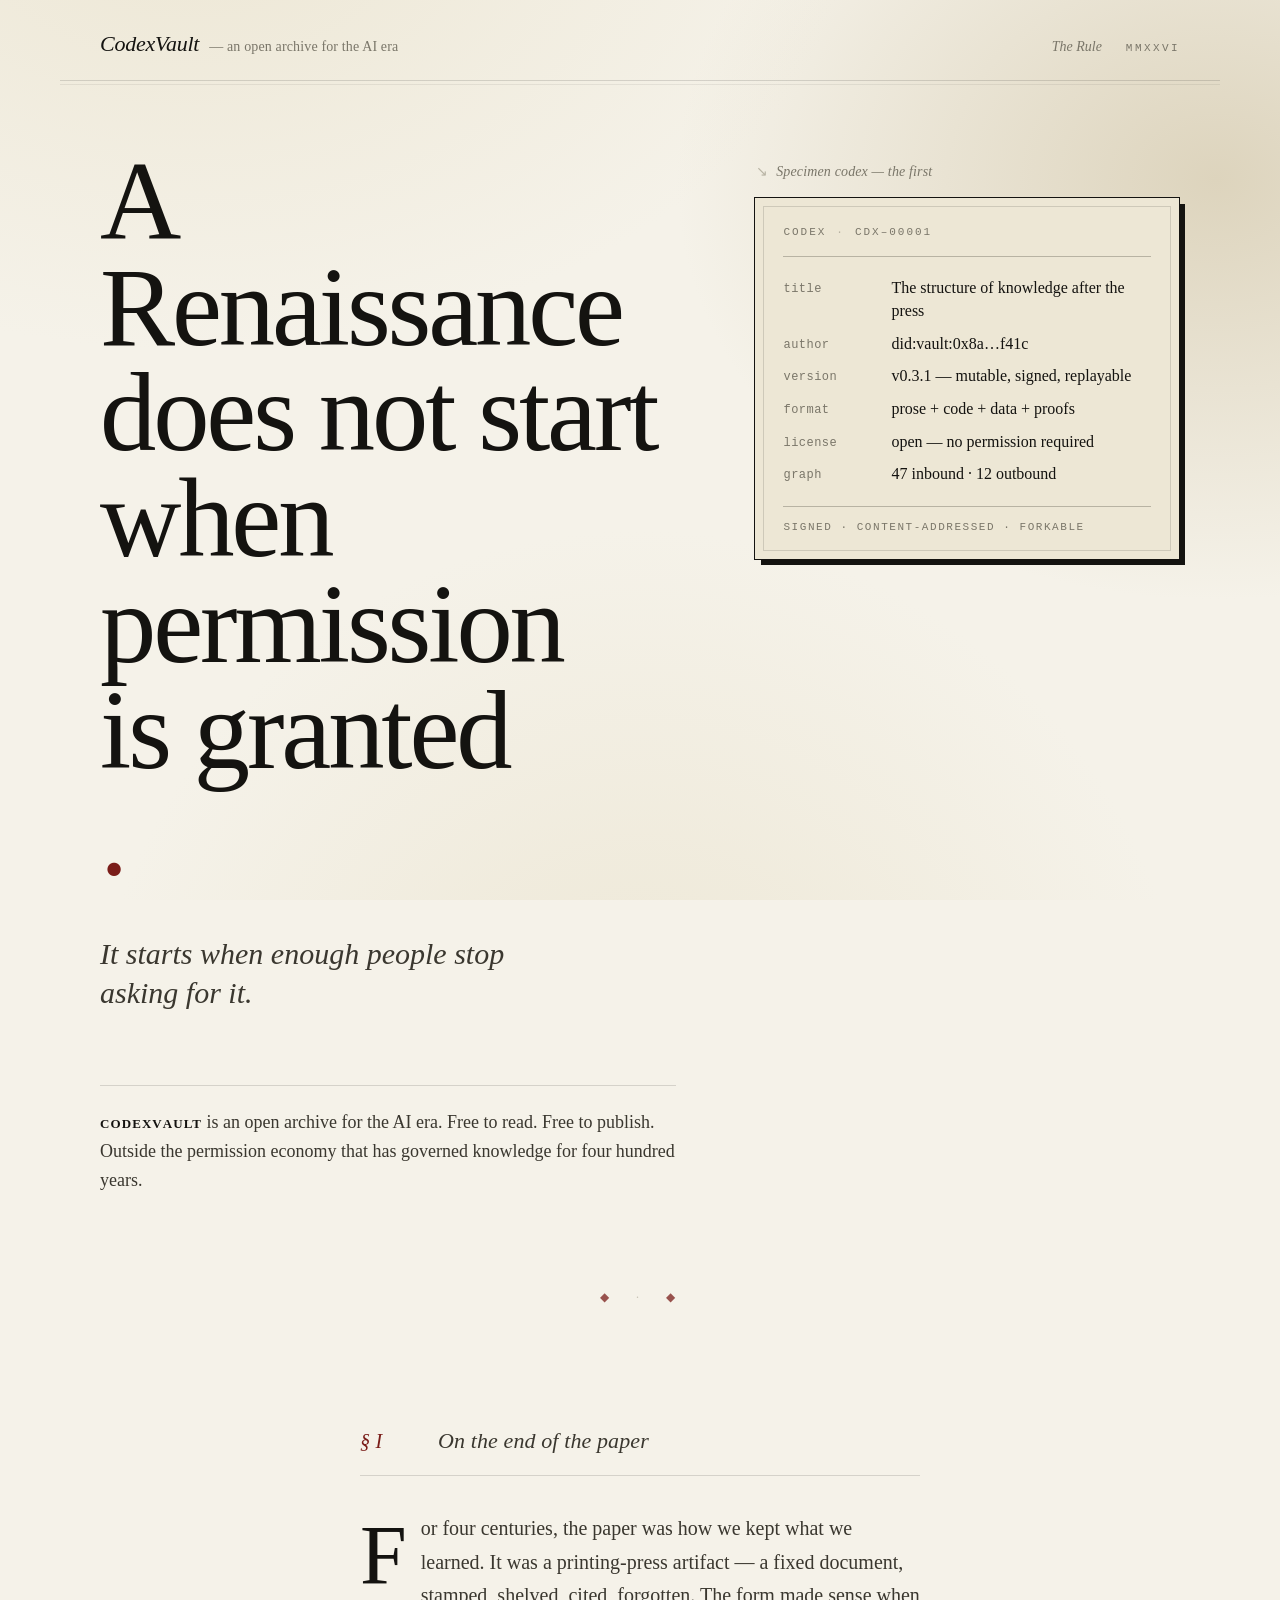
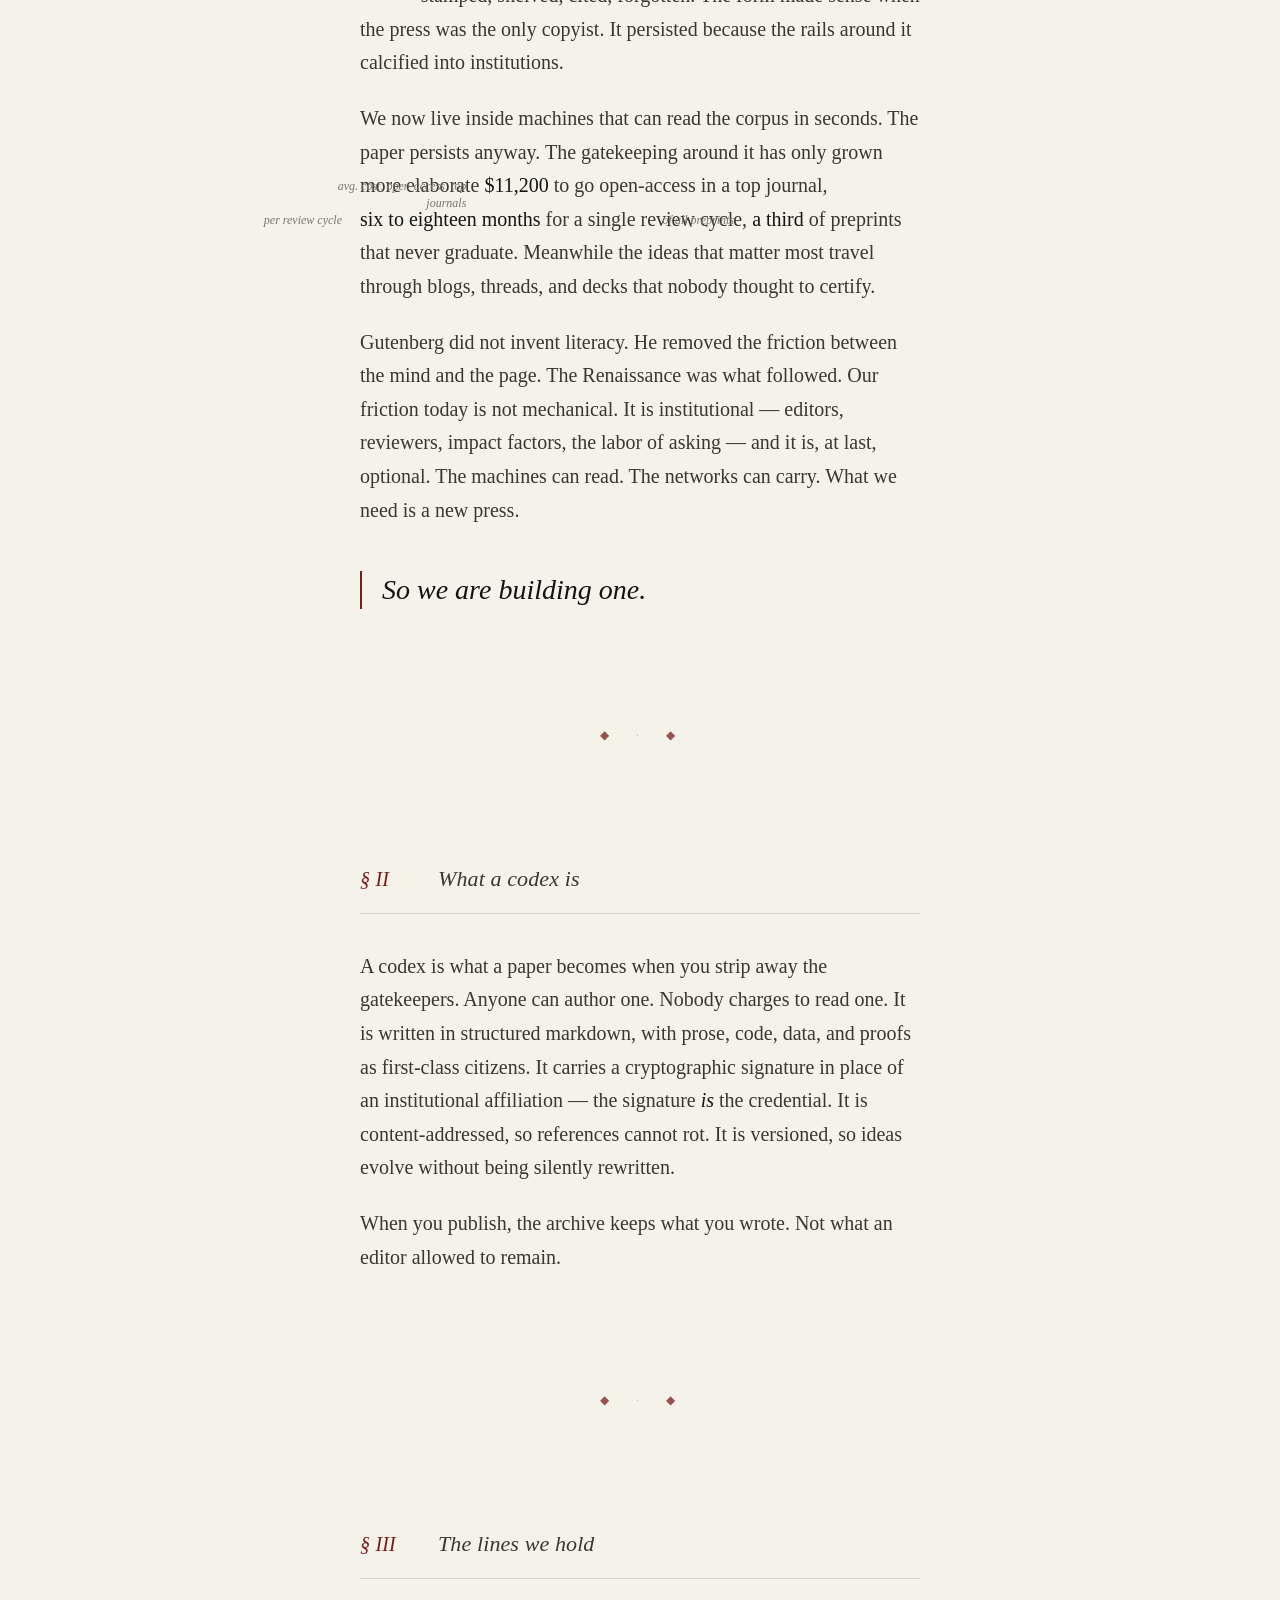
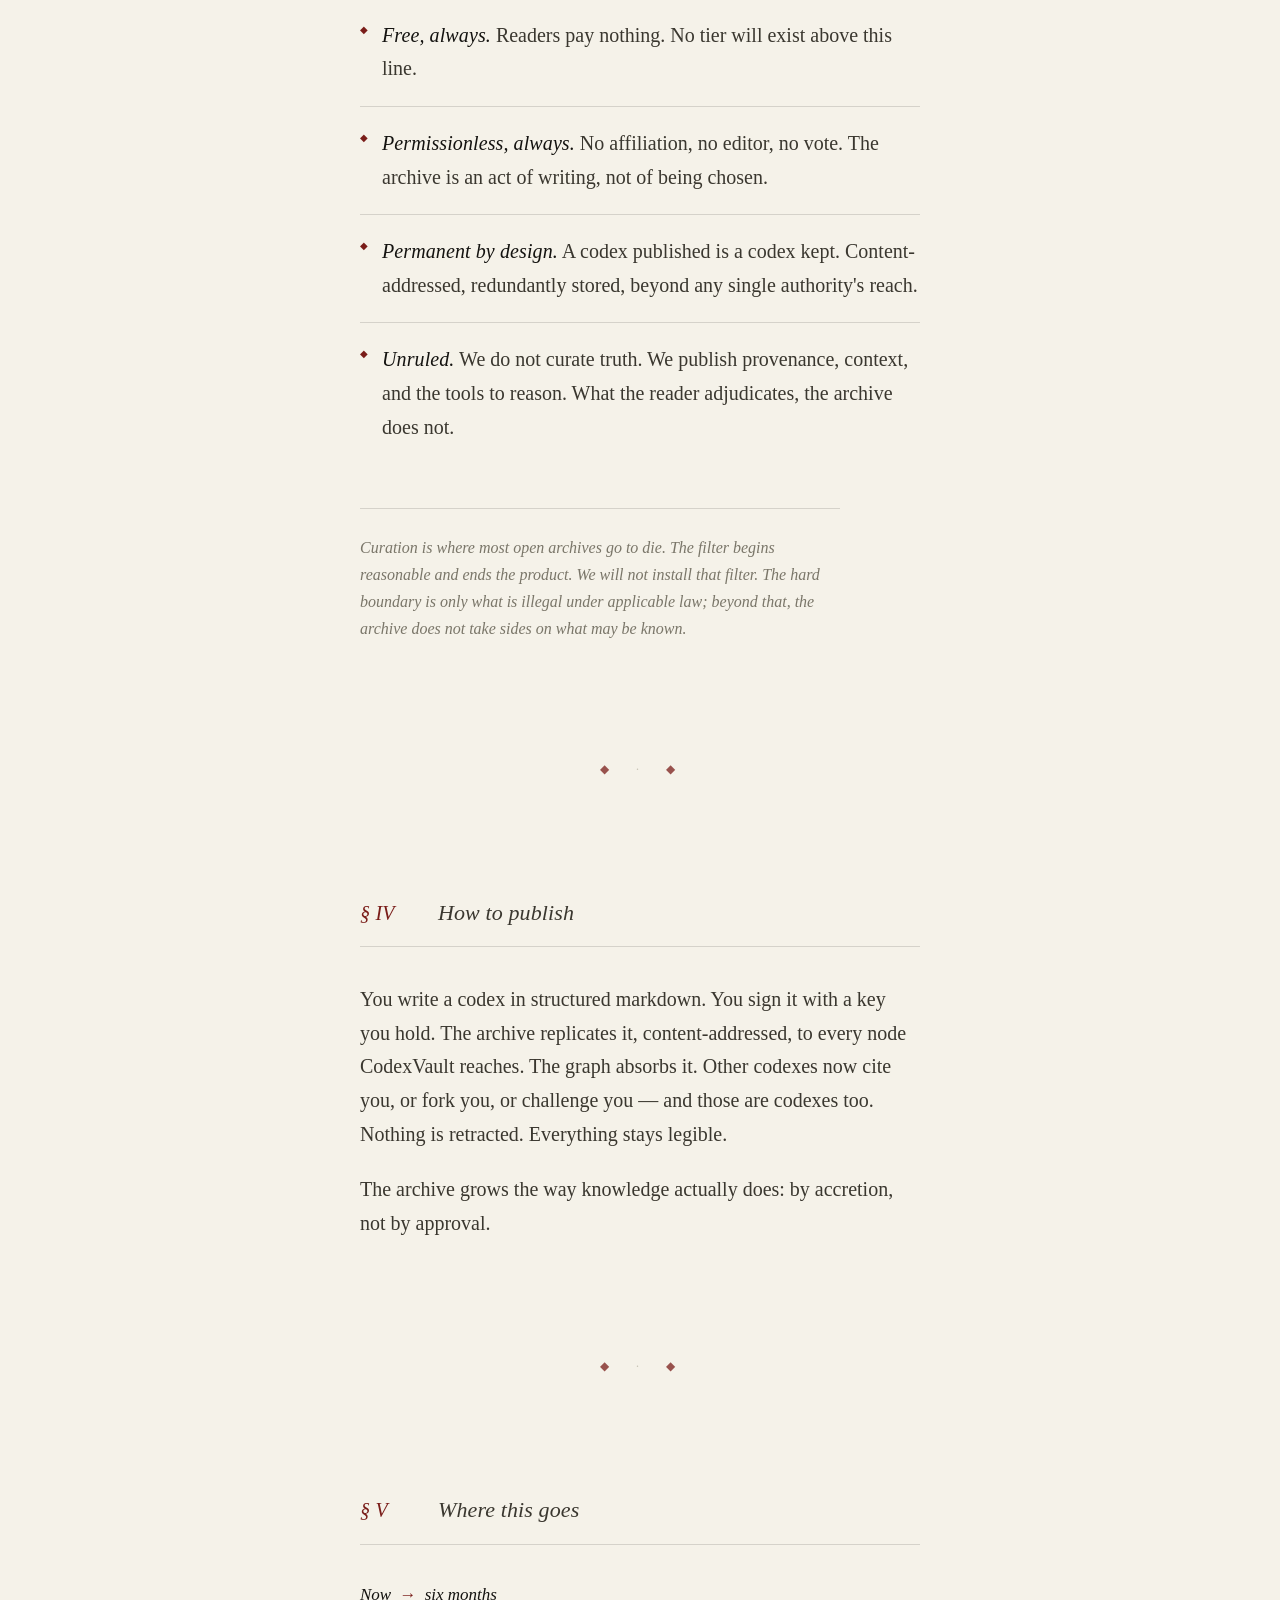
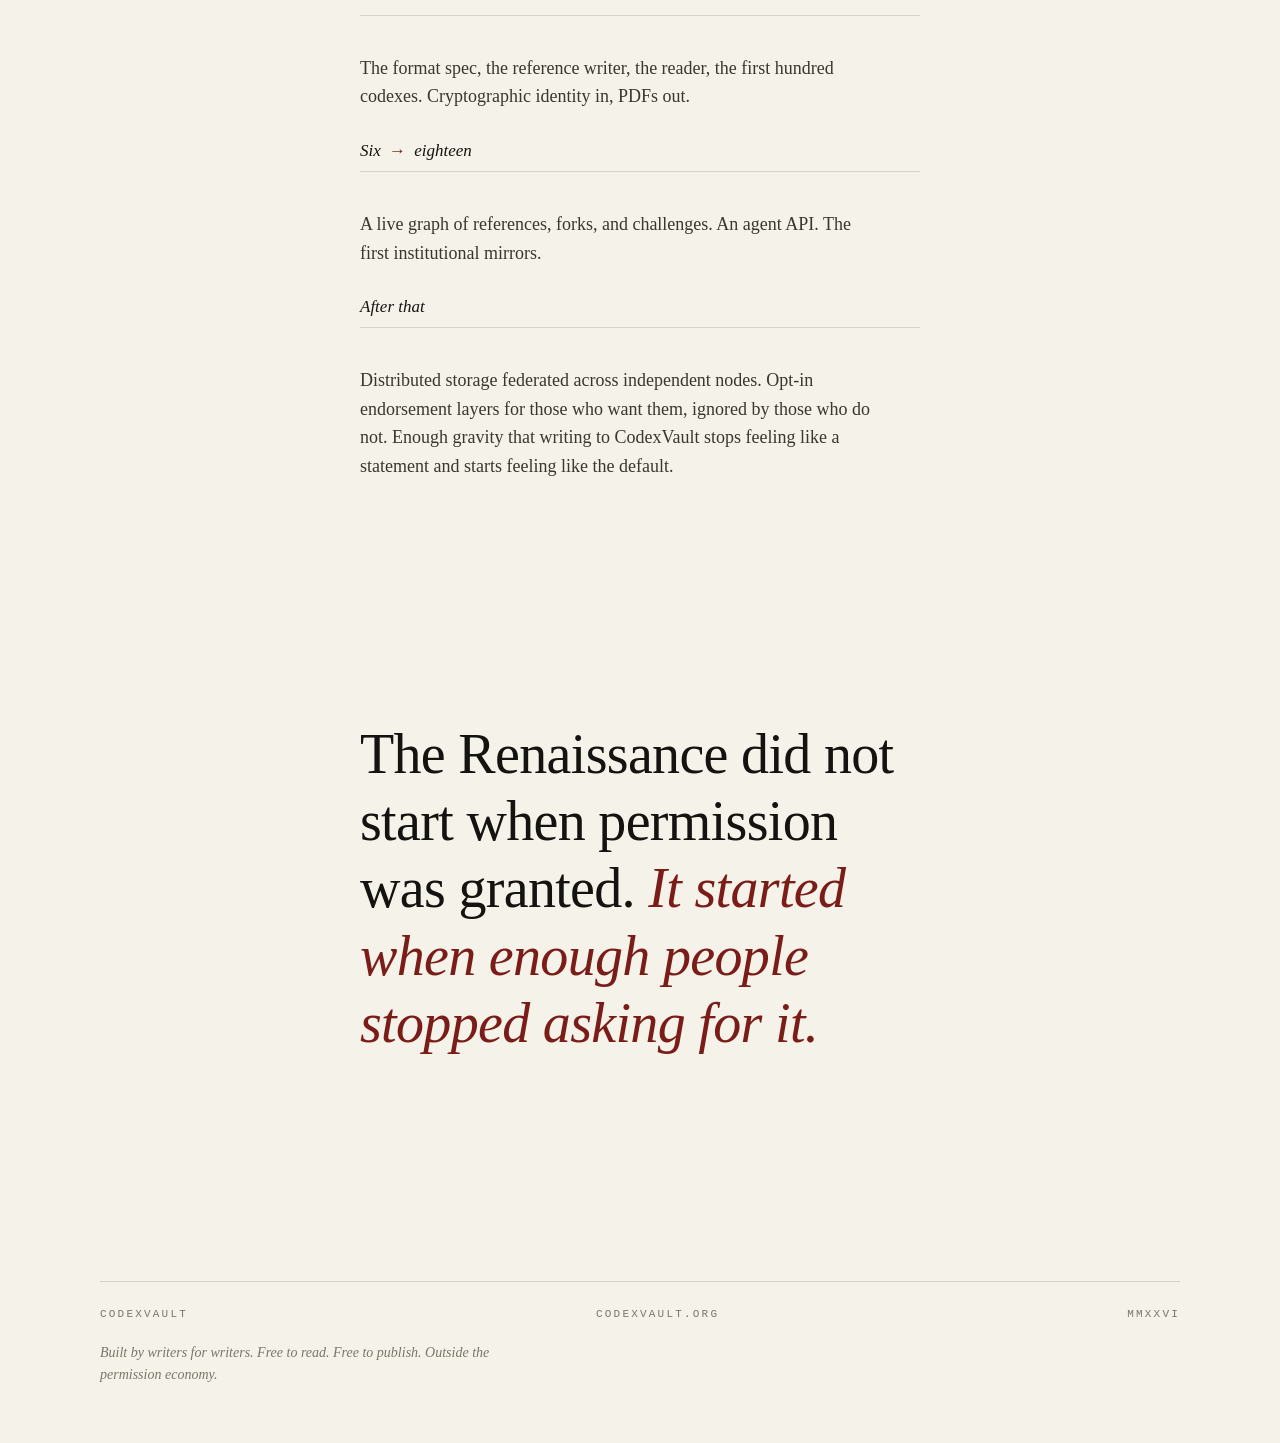
==== commit 52d1d867: "The Rule — machine-readable charter at /rule Three forms of the same document: - /rule        (rule/" ====
--- a/index.html
+++ b/index.html
@@ -15,6 +15,7 @@
   <div class="mast-inner">
     <span class="mast-title">CodexVault</span>
     <span class="mast-sub">&mdash;&nbsp;an open archive for the AI era</span>
+    <a class="mast-link" href="/rule">The Rule</a>
     <span class="mast-date">MMXXVI</span>
   </div>
   <div class="mast-rule" aria-hidden="true"></div>
--- a/styles.css
+++ b/styles.css
@@ -103,12 +103,22 @@
   color: var(--ink-mute);
   letter-spacing: 0.01em;
 }
+.mast-link {
+  margin-left: auto;
+  font-family: var(--serif);
+  font-style: italic;
+  font-size: 14px;
+  color: var(--ink-mute);
+  background-image: none;
+  padding-bottom: 0;
+}
+.mast-link:hover { color: var(--accent); }
 .mast-date {
-  margin-left: auto;
   font-family: var(--mono);
   font-size: 11px;
   letter-spacing: 0.22em;
   color: var(--ink-mute);
+  margin-left: 14px;
 }
 .mast-rule, .mast-underrule {
   max-width: var(--wide);
